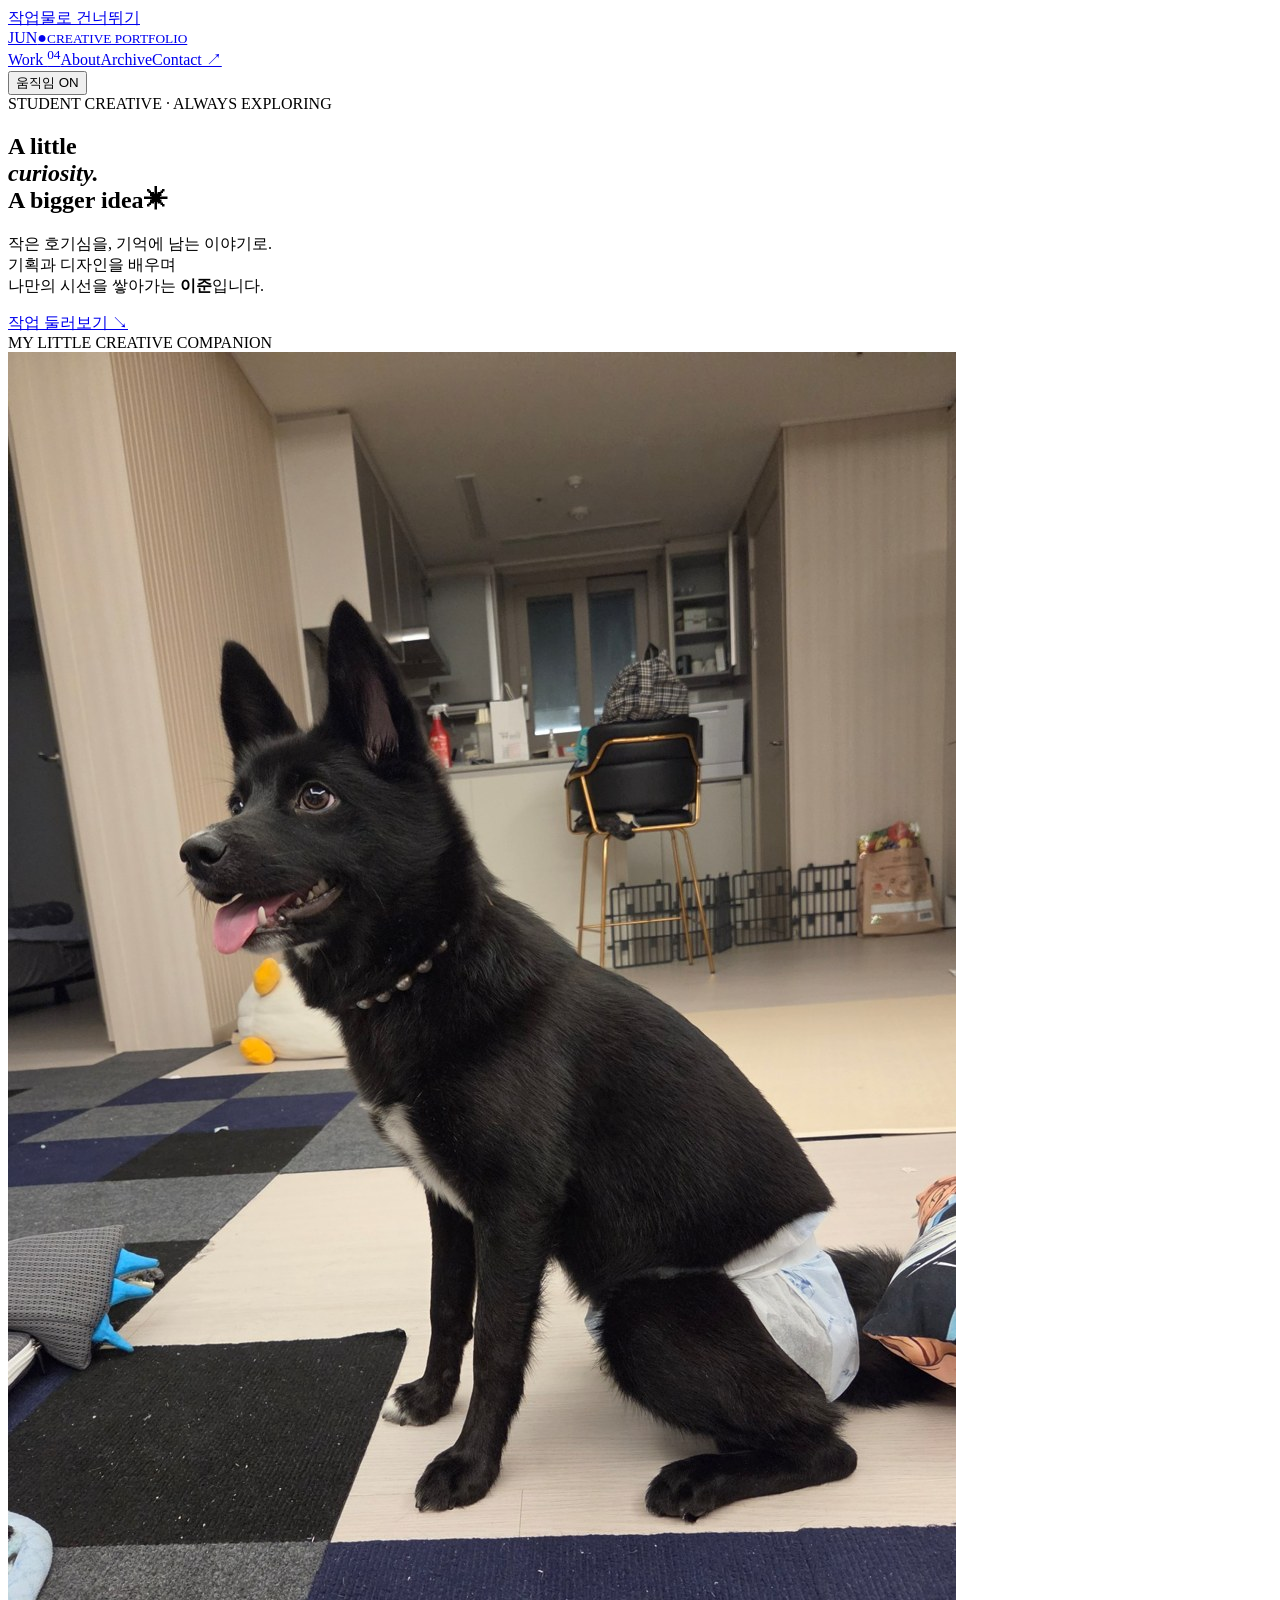
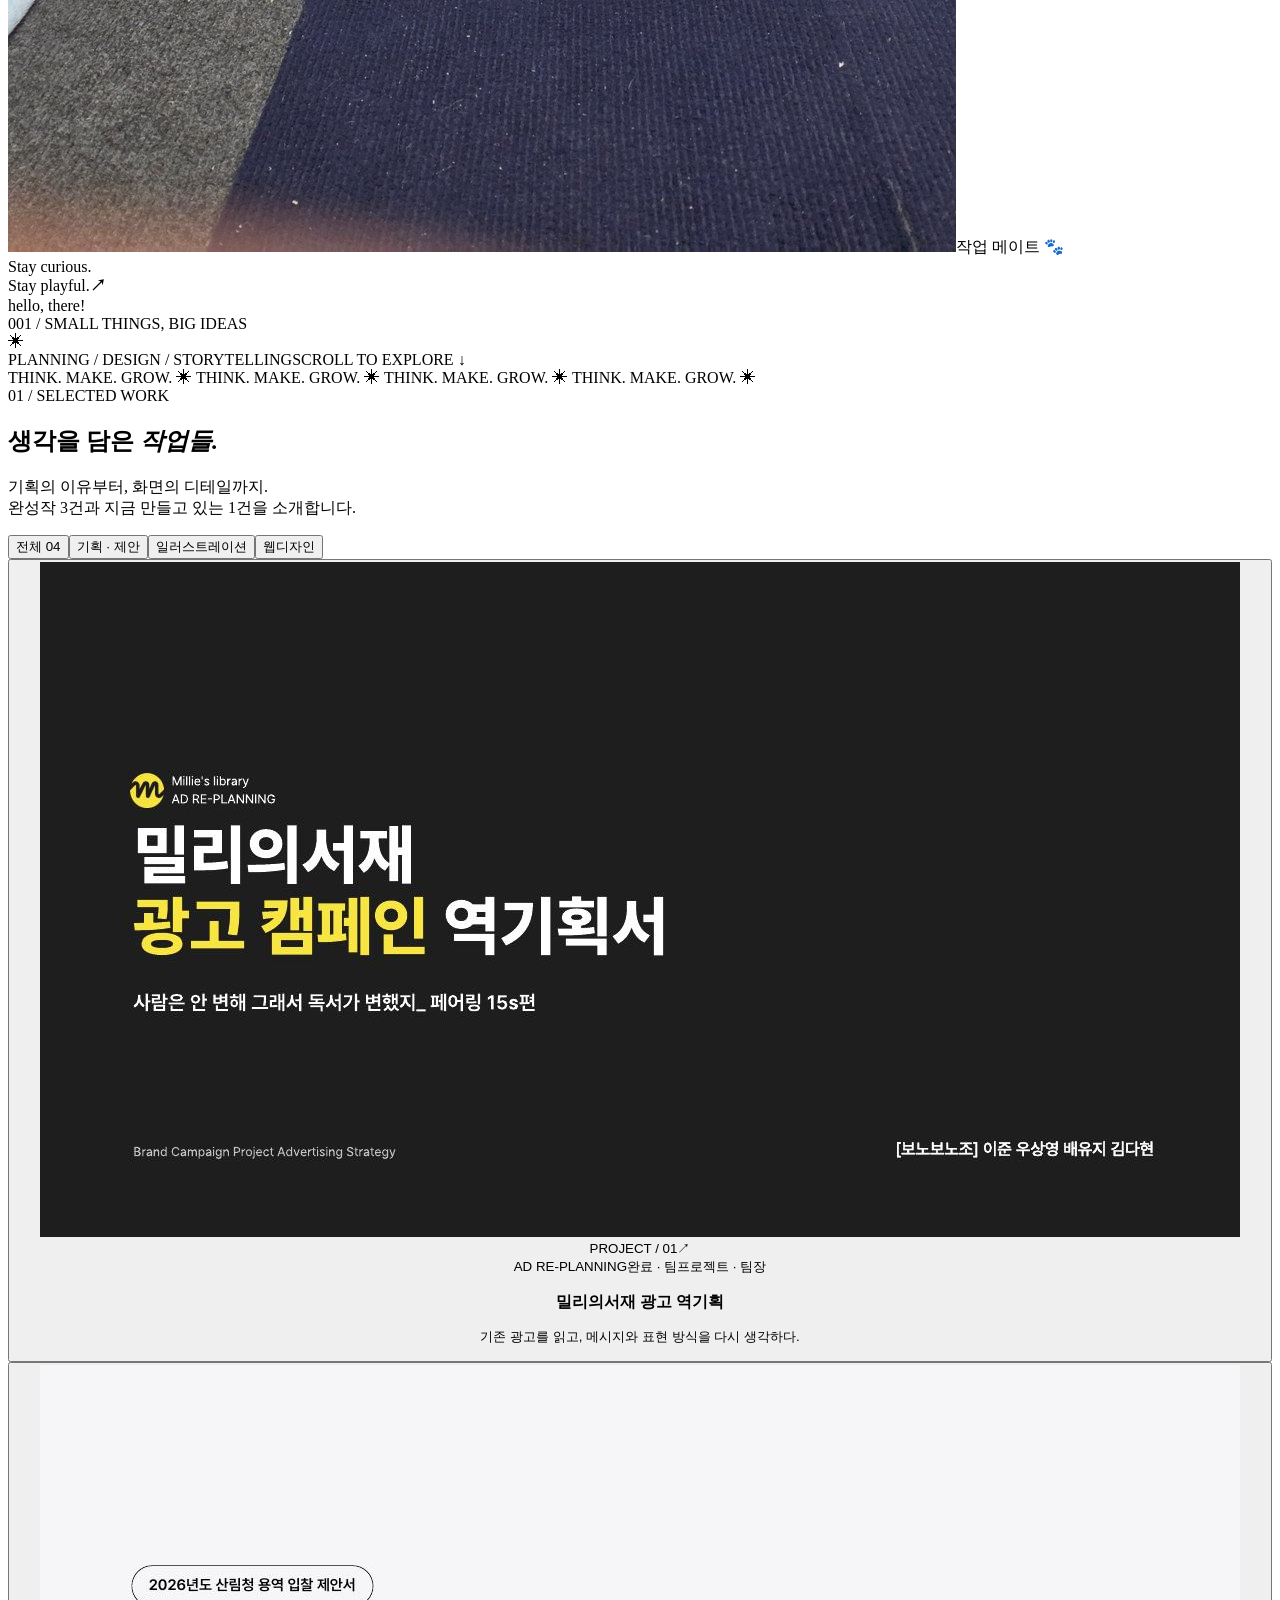
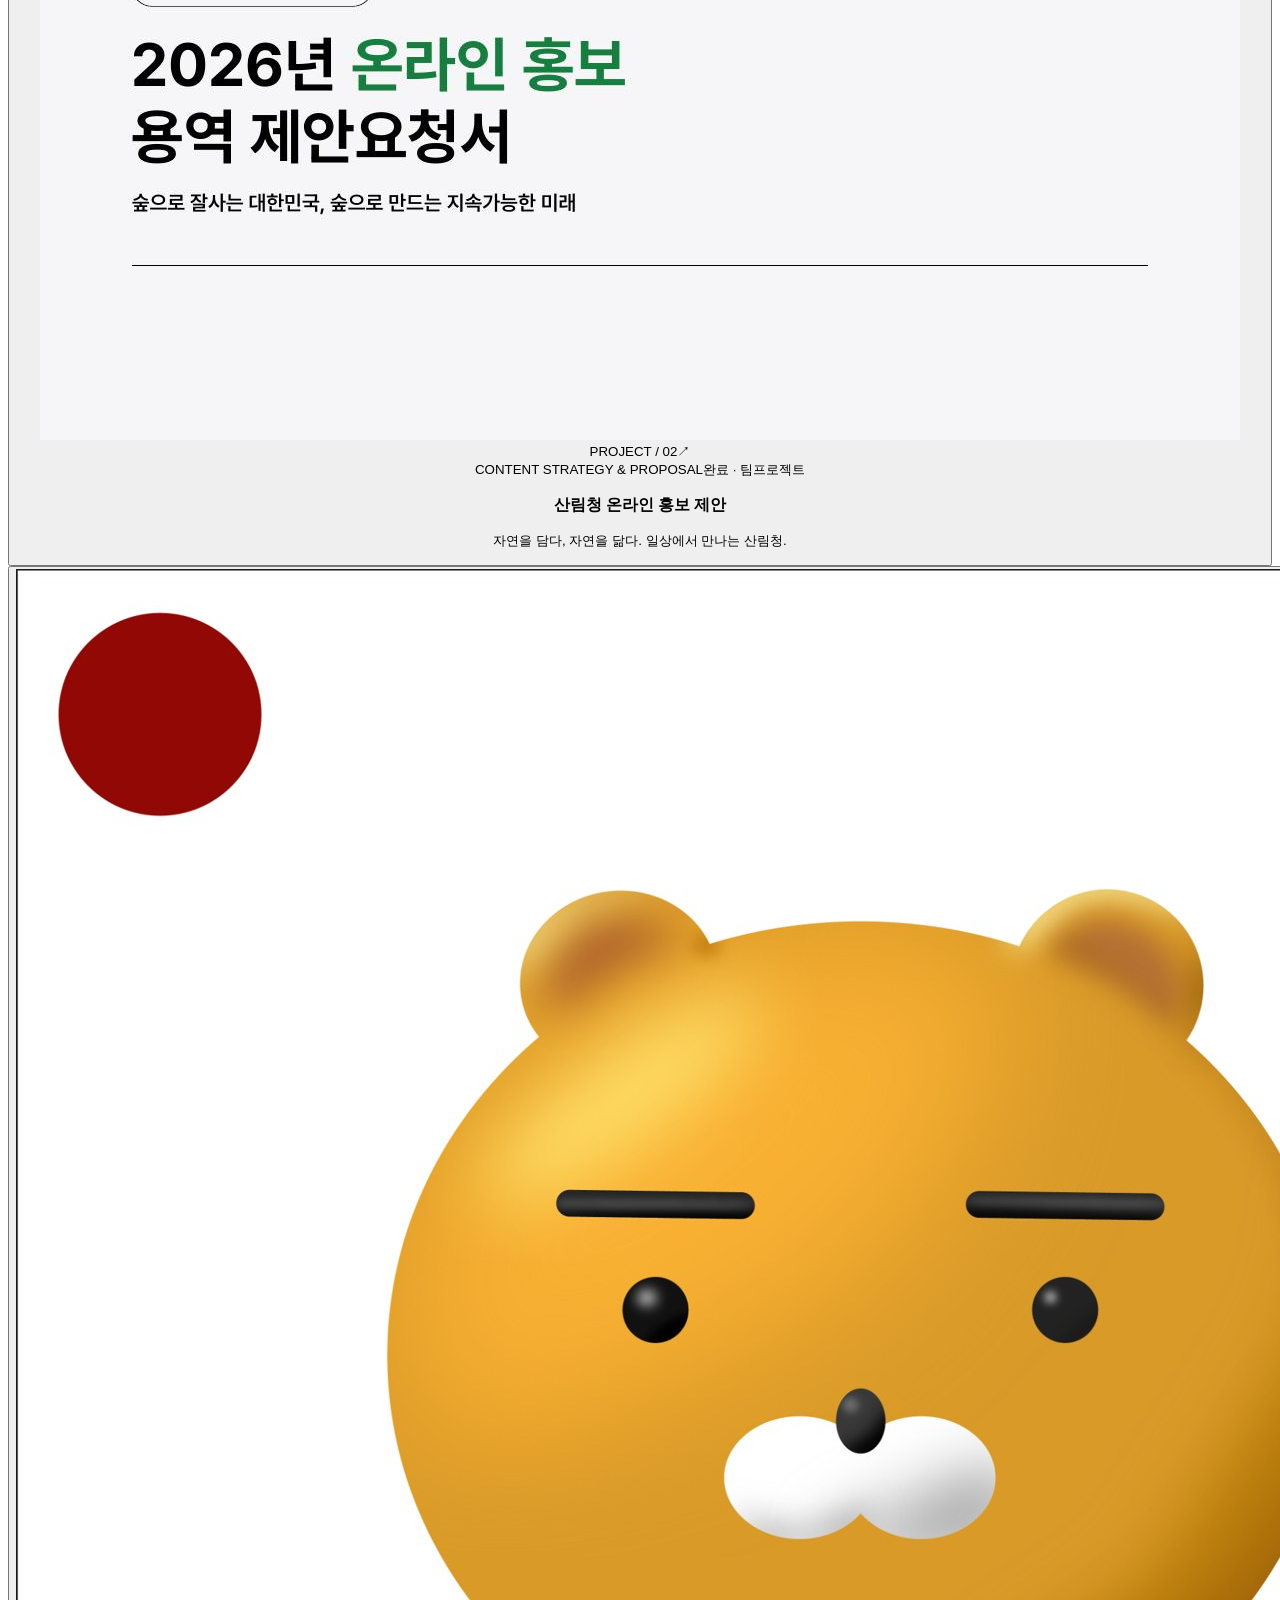
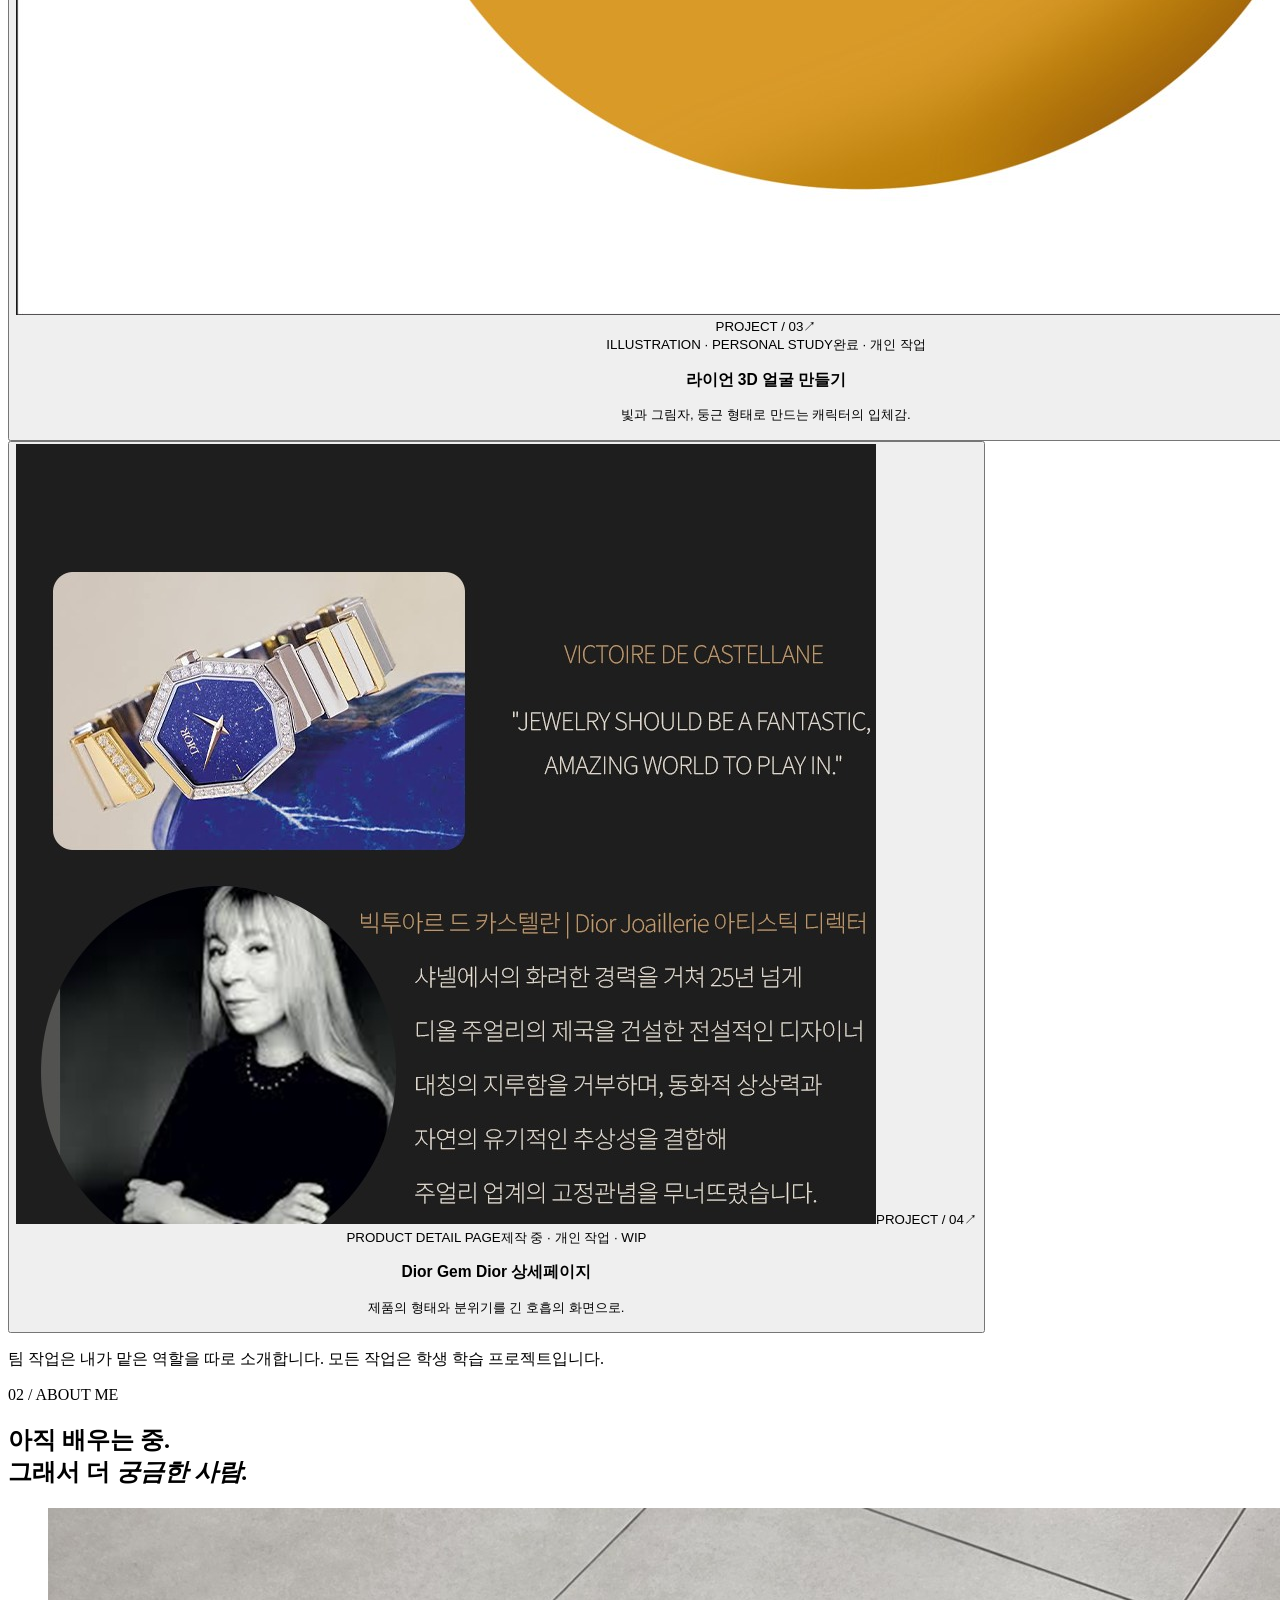
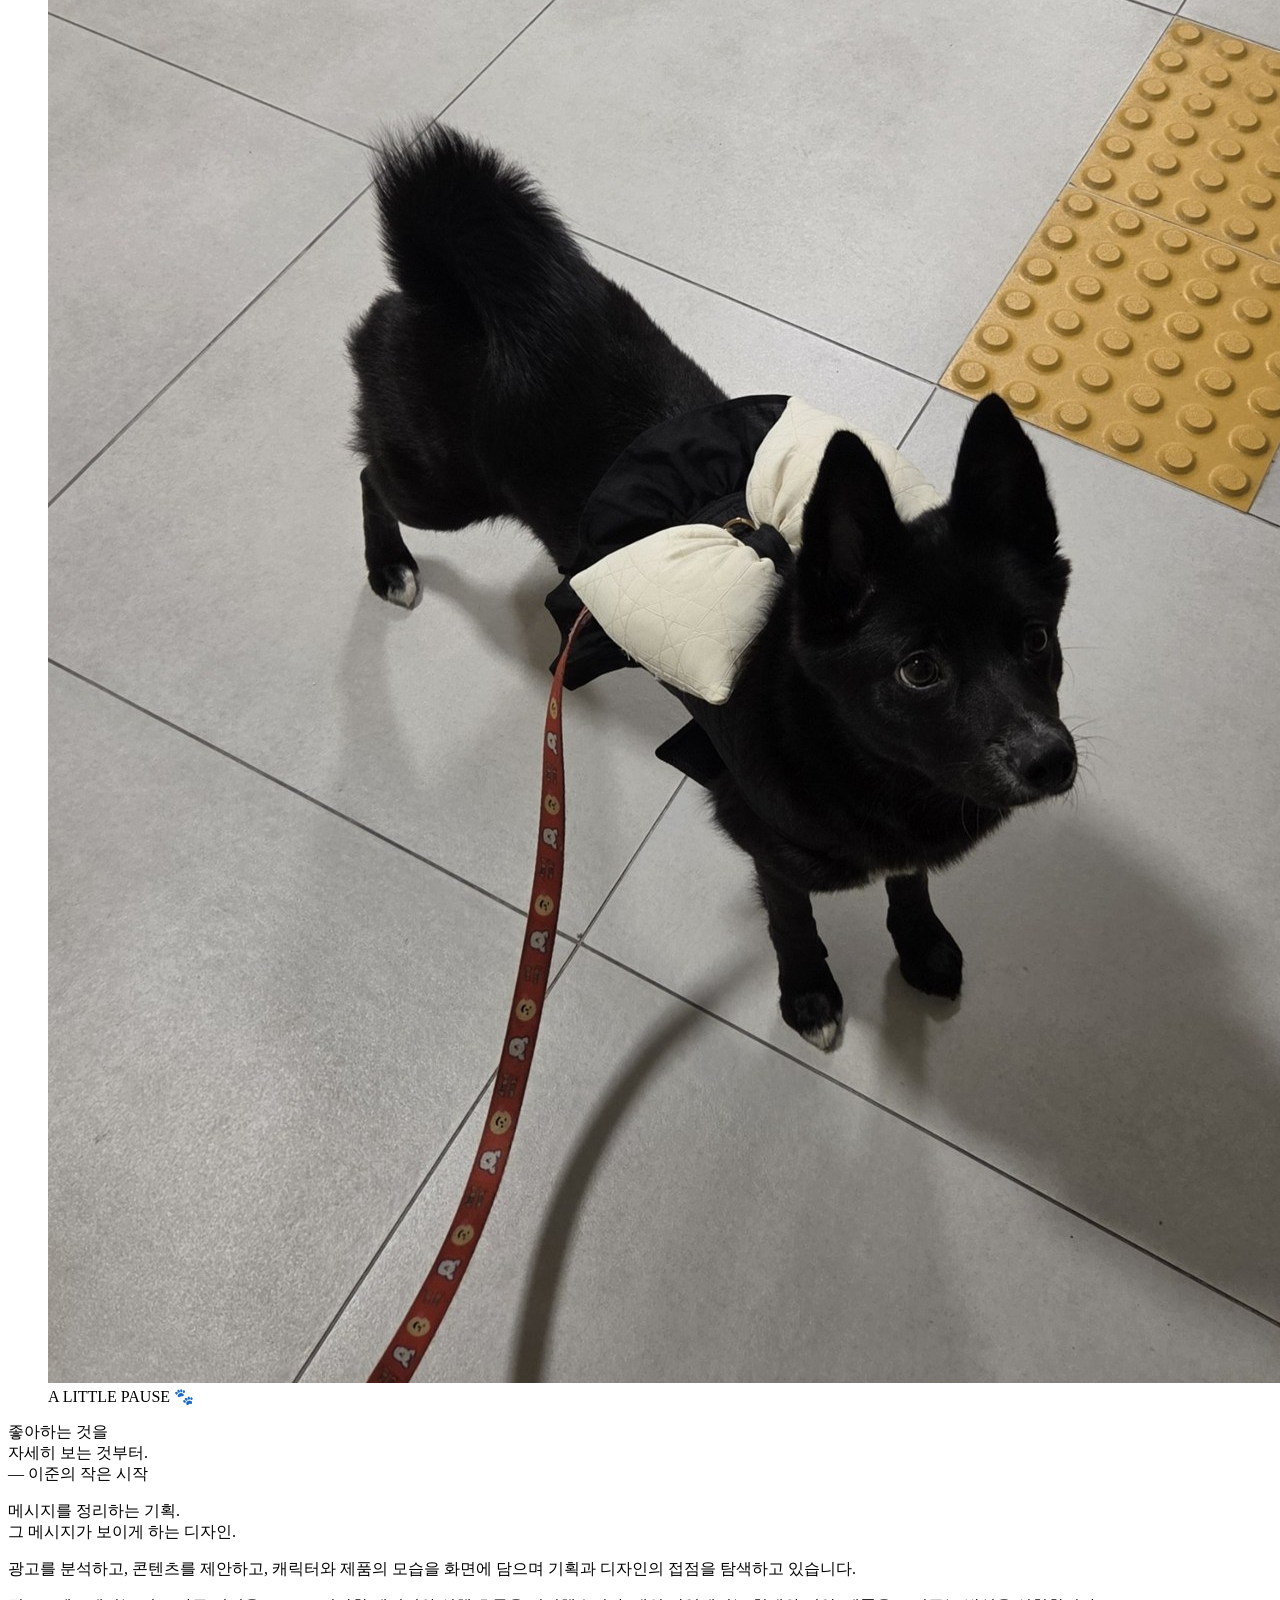
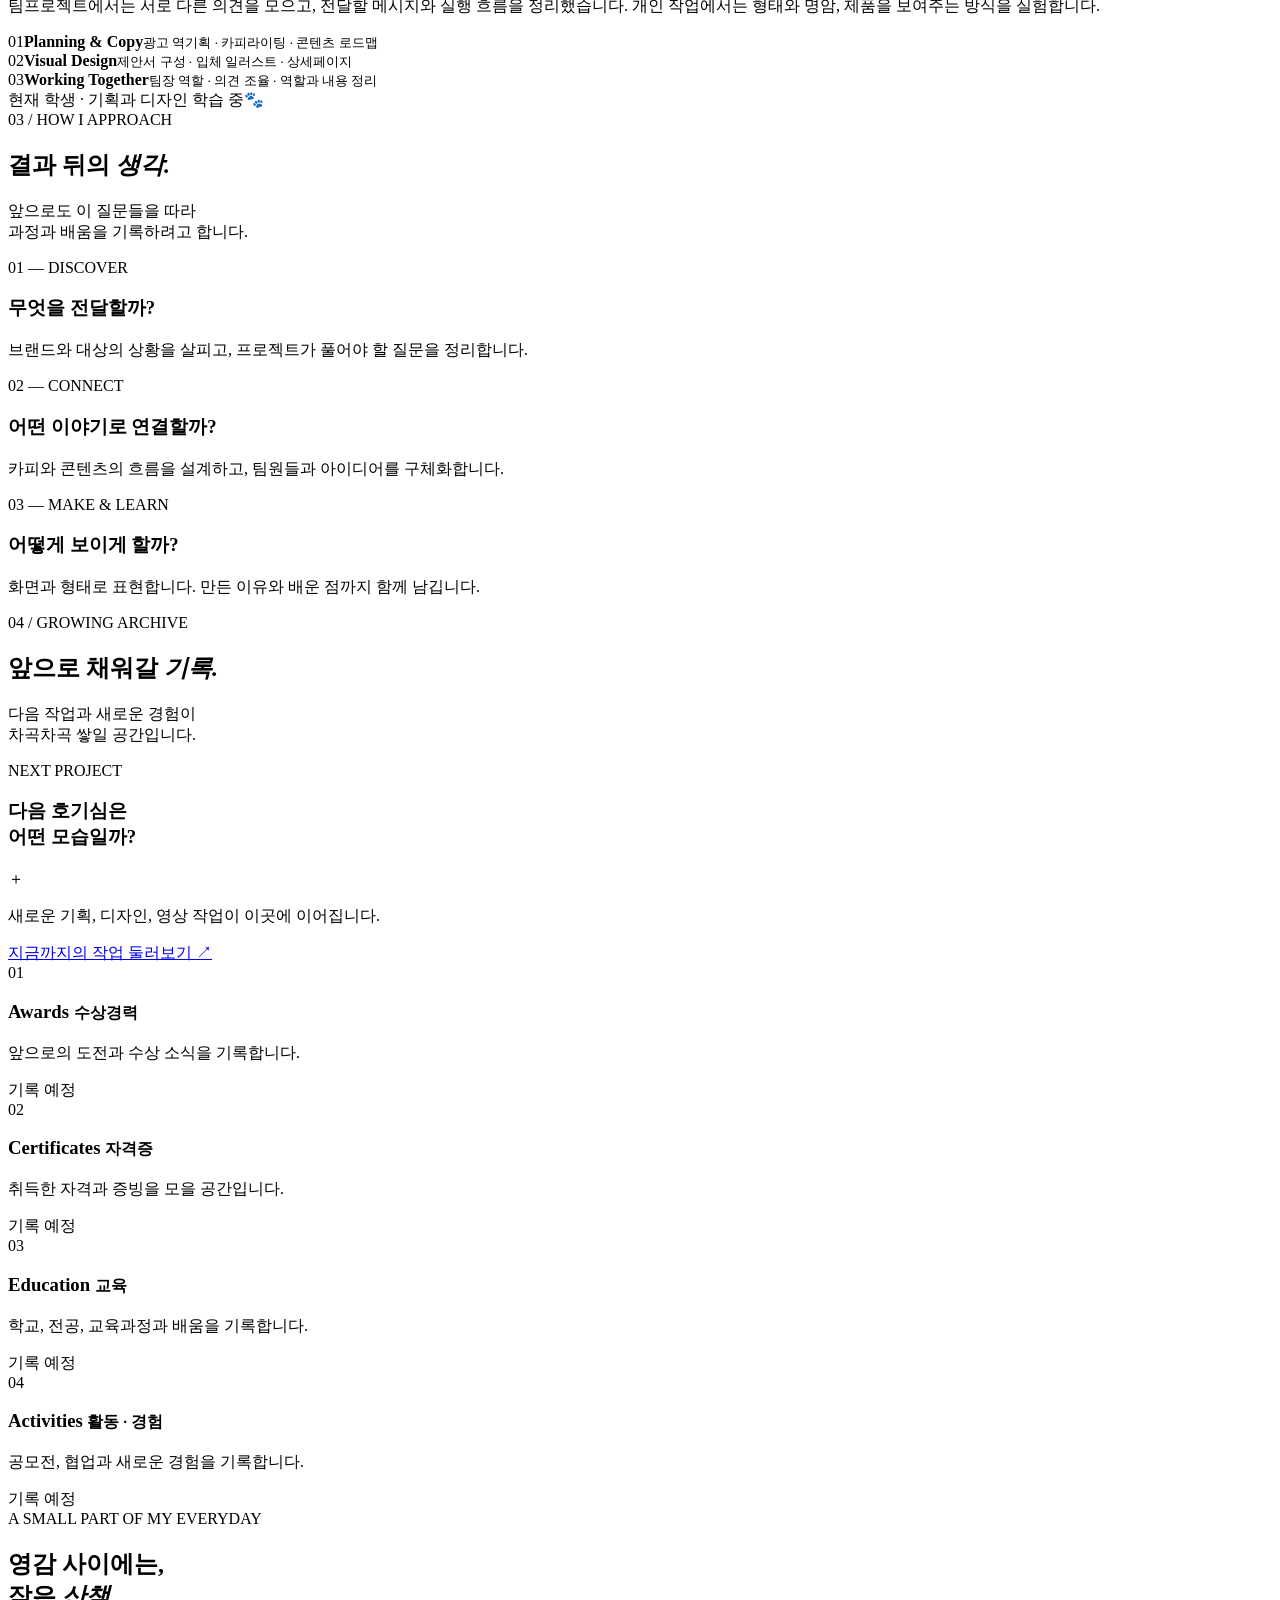
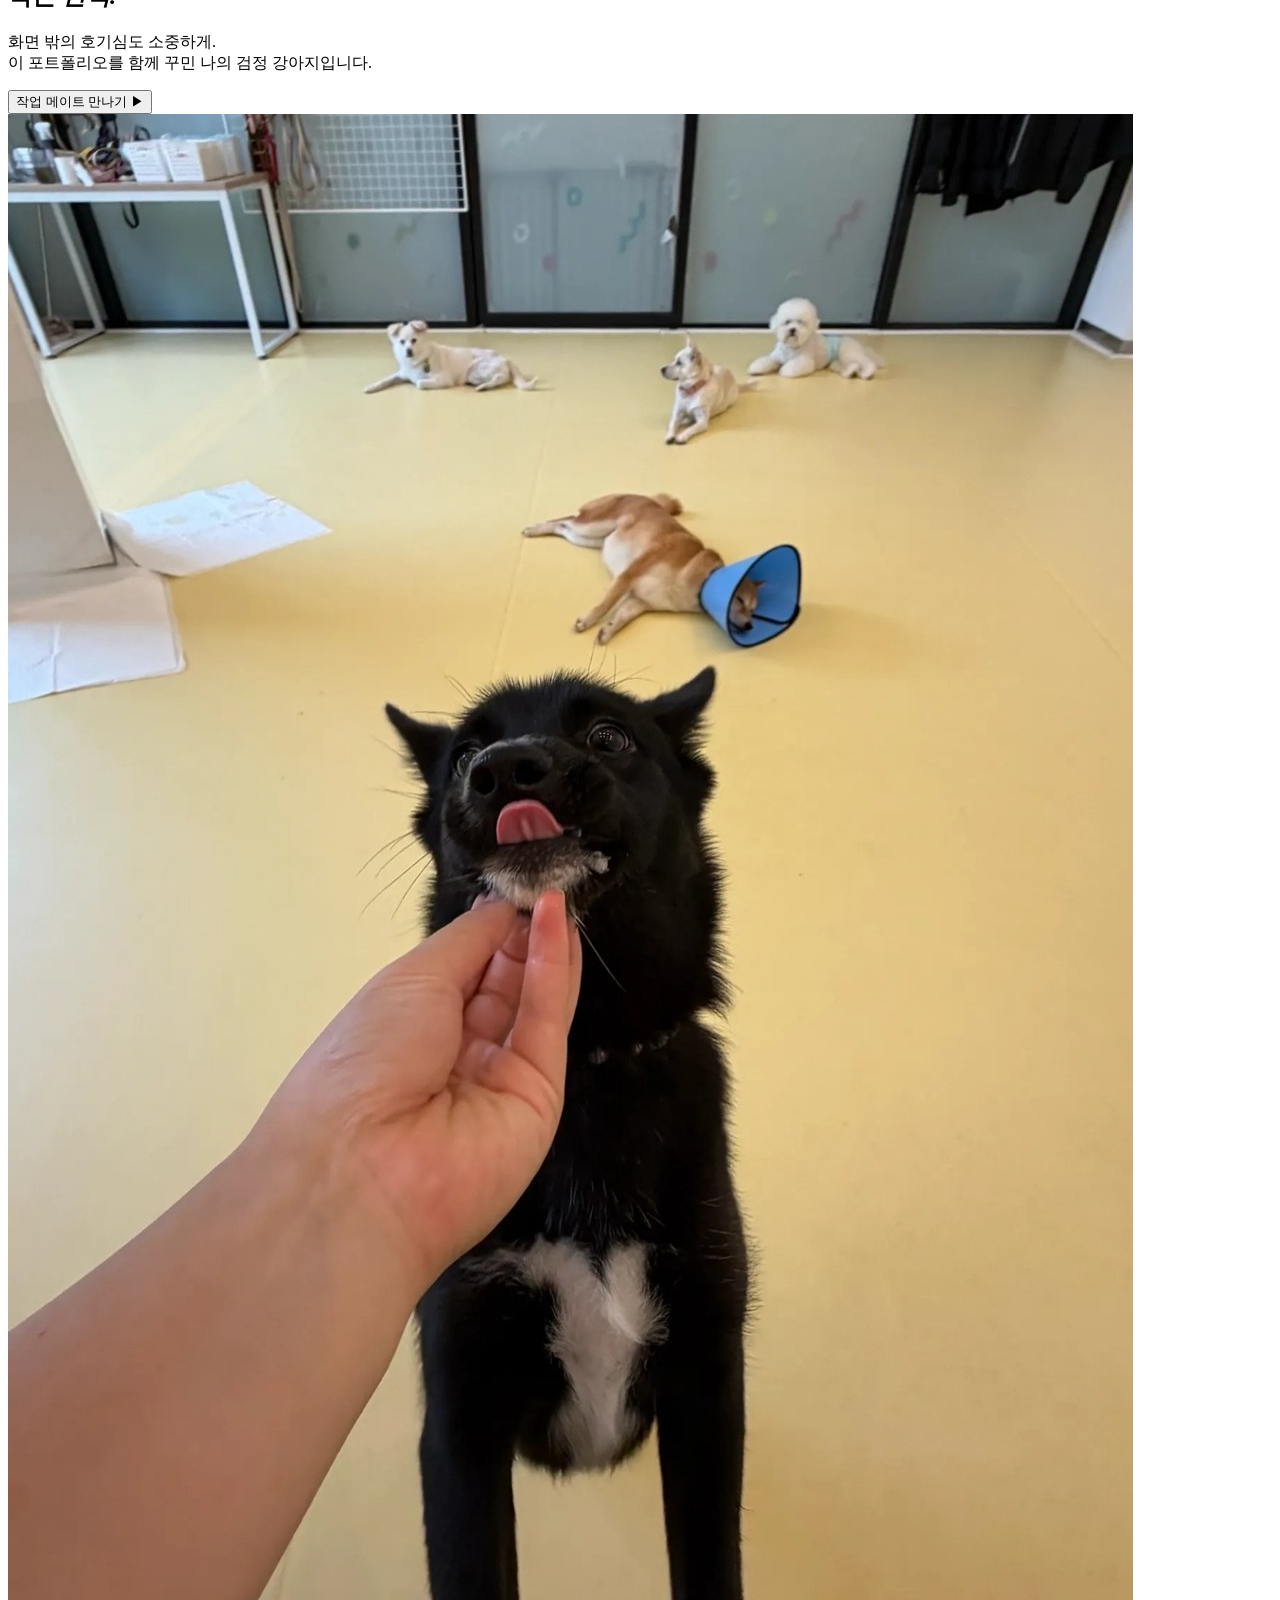
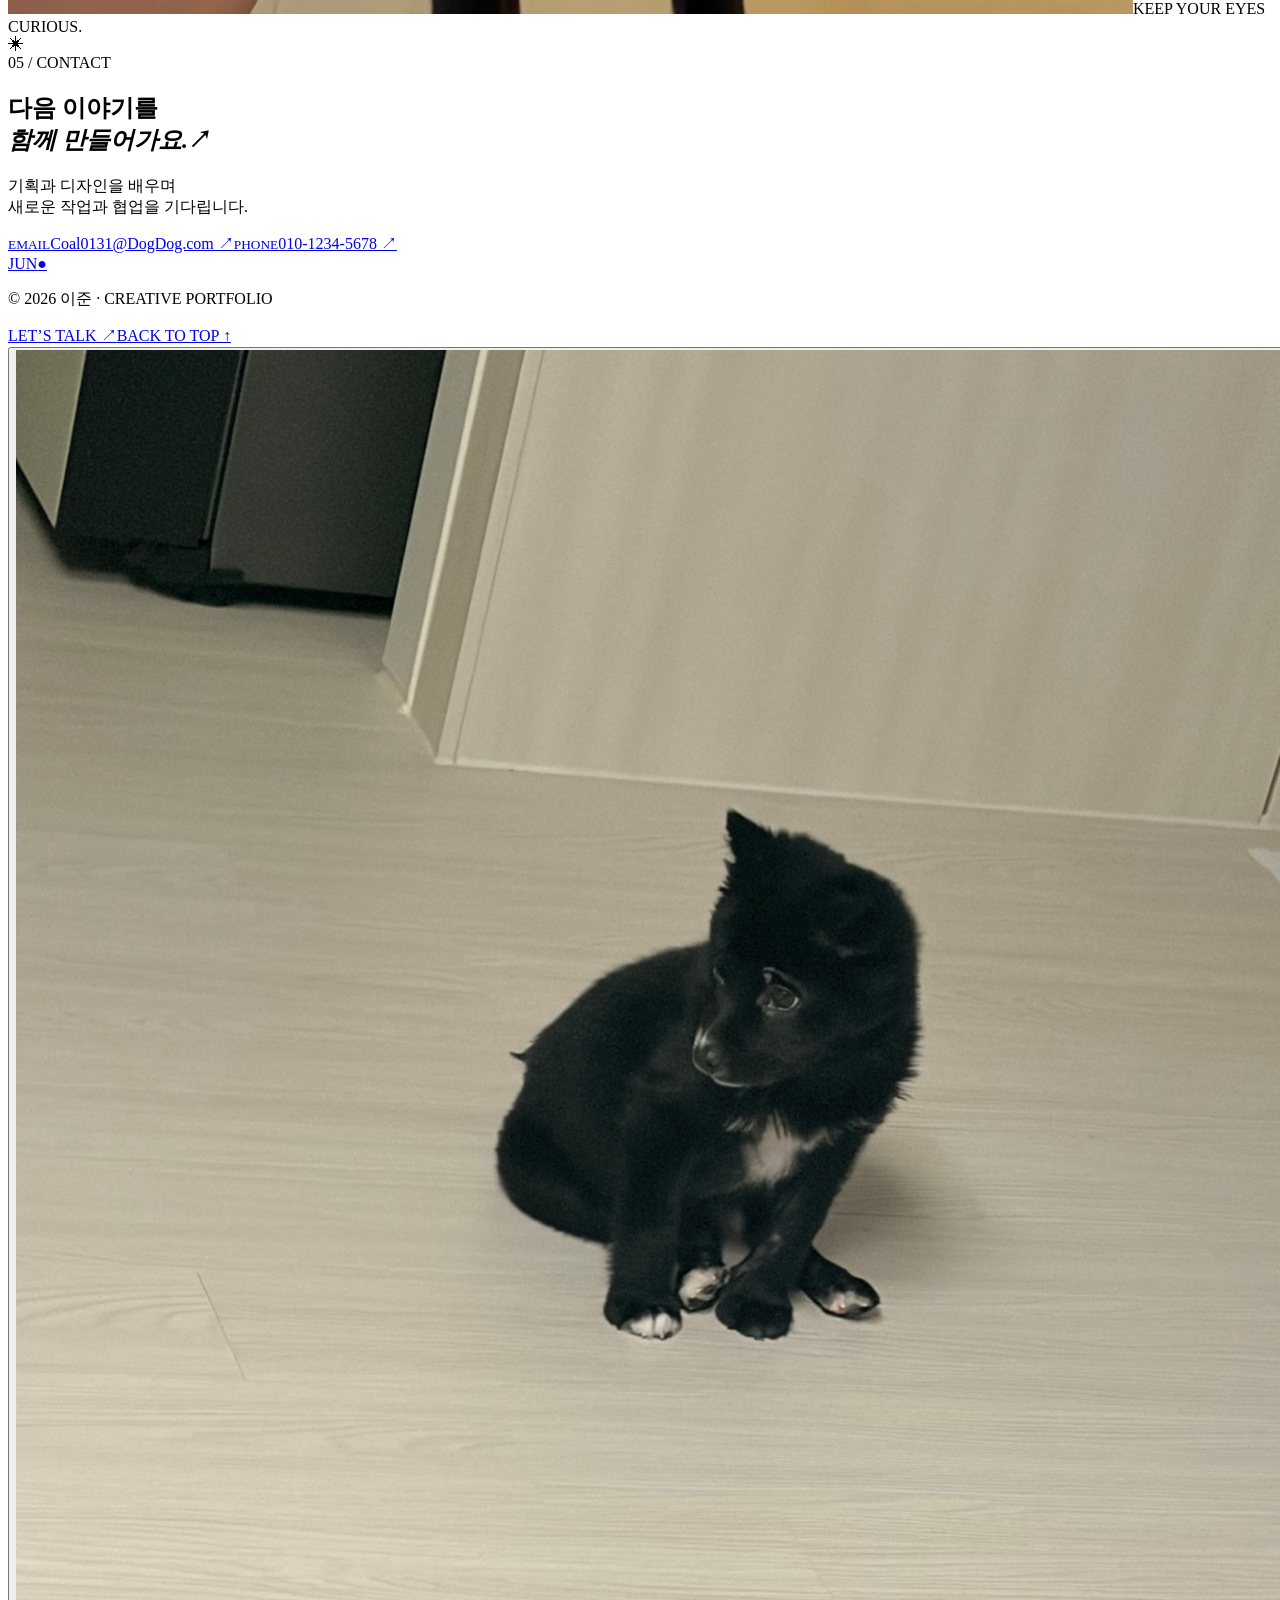
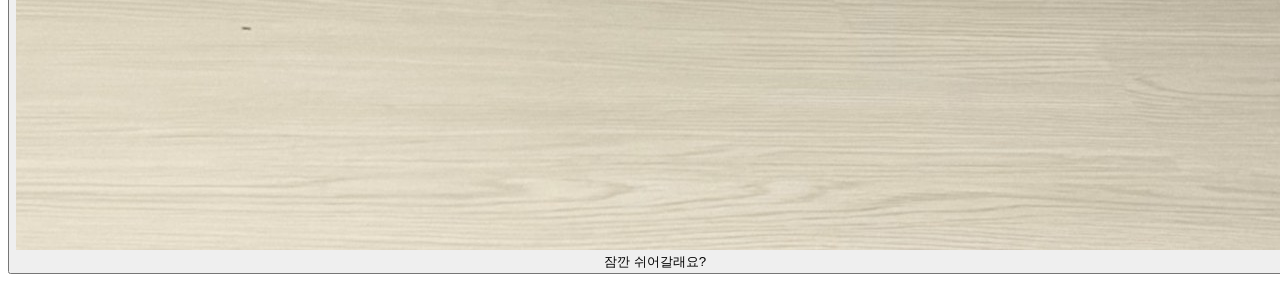
==== index.html @ 0eb3d860 "포트폴리오 생성" ====
<!doctype html>
<html lang="ko">
  <head>
    <meta charset="utf-8" />
    <meta name="viewport" content="width=device-width, initial-scale=1" />
    <meta name="theme-color" content="#f4f3ed" />
    <meta
      name="description"
      content="작은 호기심을 기억에 남는 이야기로. 학생 이준의 광고 역기획, 콘텐츠 제안, 일러스트레이션과 웹디자인 포트폴리오."
    />
    <title>이준 | Creative Portfolio</title>
    <link rel="icon" href="assets/dog-small.jpg" />
    <link rel="stylesheet" href="style.css" />
  </head>
  <body>
    <a class="skip" href="#work">작업물로 건너뛰기</a>
    <header class="header">
      <a class="logo" href="#home" aria-label="이준 포트폴리오 홈"
        >JUN<span class="logo-dot">●</span><small>CREATIVE PORTFOLIO</small></a
      >
      <nav aria-label="주요 메뉴">
        <a href="#work">Work <sup>04</sup></a
        ><a href="#about">About</a><a href="#archive">Archive</a
        ><a href="#contact">Contact ↗</a>
      </nav>
      <button
        class="motion"
        id="motion"
        aria-pressed="false"
        aria-label="배경 움직임 끄기"
      >
        움직임 ON
      </button>
    </header>
    <main>
      <section id="home" class="hero wrap">
        <div class="eyebrow">
          <span class="status-dot"></span> STUDENT CREATIVE · ALWAYS EXPLORING
        </div>
        <div class="hero-main">
          <div class="hero-copy">
            <h1>
              A little<br /><em>curiosity.</em><br />A bigger
              <span class="idea">idea<span class="star">✳</span></span>
            </h1>
            <div class="intro">
              <span class="intro-line"></span>
              <p>
                작은 호기심을, 기억에 남는 이야기로.<br />기획과 디자인을
                배우며<br />나만의 시선을 쌓아가는 <b>이준</b>입니다.
              </p>
            </div>
            <a class="pill dark" href="#work">작업 둘러보기 <span>↘</span></a>
          </div>
          <div class="hero-art">
            <div class="orbit-word">MY LITTLE CREATIVE COMPANION</div>
            <div class="photo-frame">
              <img
                src="assets/dog-hero.jpg"
                alt="뾰족한 귀와 하얀 가슴 무늬를 가진 이준의 검정 강아지"
                fetchpriority="high"
              /><span class="photo-label">작업 메이트 🐾</span>
            </div>
            <div class="sticker">
              <span>Stay curious.<br />Stay playful.</span><b>↗</b>
            </div>
            <span class="scribble">hello, there!</span>
            <div class="art-number">001 / SMALL THINGS, BIG IDEAS</div>
            <span class="hero-spark" aria-hidden="true">✳</span>
          </div>
        </div>
        <div class="hero-bottom">
          <span>PLANNING / DESIGN / STORYTELLING</span
          ><span>SCROLL TO EXPLORE ↓</span>
        </div>
      </section>
      <div class="ticker" aria-hidden="true">
        <div>
          THINK. MAKE. GROW. <span>✳</span> THINK. MAKE. GROW.
          <span>✳</span> THINK. MAKE. GROW. <span>✳</span> THINK. MAKE. GROW.
          <span>✳</span>
        </div>
      </div>
      <section class="work-section wrap" id="work">
        <div class="section-top">
          <div>
            <div class="eyebrow">01 / SELECTED WORK</div>
            <h2>생각을 담은 <em>작업들.</em></h2>
          </div>
          <p>
            기획의 이유부터, 화면의 디테일까지.<br />완성작 3건과 지금 만들고
            있는 1건을 소개합니다.
          </p>
        </div>
        <div class="filters" role="group" aria-label="작업 분야 필터">
          <button data-filter="all" class="active" aria-pressed="true">
            전체 <span>04</span></button
          ><button data-filter="planning" aria-pressed="false">
            기획 · 제안</button
          ><button data-filter="illustration" aria-pressed="false">
            일러스트레이션</button
          ><button data-filter="web" aria-pressed="false">웹디자인</button>
        </div>
        <div class="projects" id="projects"></div>
        <p class="work-note">
          팀 작업은 내가 맡은 역할을 따로 소개합니다. 모든 작업은 학생 학습
          프로젝트입니다.
        </p>
      </section>
      <section class="about-section" id="about">
        <div class="wrap about-grid">
          <div class="about-visual">
            <div class="eyebrow">02 / ABOUT ME</div>
            <h2>아직 배우는 중.<br />그래서 더 <em>궁금한 사람.</em></h2>
            <div class="little-photos">
              <figure class="ribbon-photo">
                <img
                  src="assets/dog-ribbon.jpg"
                  loading="lazy"
                  alt="큰 흰 리본을 단 검정 강아지"
                />
                <figcaption>A LITTLE PAUSE 🐾</figcaption>
              </figure>
              <div class="note-paper">
                좋아하는 것을<br />자세히 보는 것부터.<br /><span
                  >— 이준의 작은 시작</span
                >
              </div>
            </div>
          </div>
          <div class="about-copy">
            <p class="about-lead">
              메시지를 정리하는 기획.<br />그 메시지가 보이게 하는 디자인.
            </p>
            <p>
              광고를 분석하고, 콘텐츠를 제안하고, 캐릭터와 제품의 모습을 화면에
              담으며 기획과 디자인의 접점을 탐색하고 있습니다.
            </p>
            <p>
              팀프로젝트에서는 서로 다른 의견을 모으고, 전달할 메시지와 실행
              흐름을 정리했습니다. 개인 작업에서는 형태와 명암, 제품을 보여주는
              방식을 실험합니다.
            </p>
            <div class="abilities">
              <div>
                <span>01</span><strong>Planning & Copy</strong
                ><small>광고 역기획 · 카피라이팅 · 콘텐츠 로드맵</small>
              </div>
              <div>
                <span>02</span><strong>Visual Design</strong
                ><small>제안서 구성 · 입체 일러스트 · 상세페이지</small>
              </div>
              <div>
                <span>03</span><strong>Working Together</strong
                ><small>팀장 역할 · 의견 조율 · 역할과 내용 정리</small>
              </div>
            </div>
            <div class="about-footer">
              <span>현재 학생 · 기획과 디자인 학습 중</span
              ><span class="tiny-dog">🐾</span>
            </div>
          </div>
        </div>
      </section>
      <section class="process-section wrap">
        <div class="section-top">
          <div>
            <div class="eyebrow">03 / HOW I APPROACH</div>
            <h2>결과 뒤의 <em>생각.</em></h2>
          </div>
          <p>앞으로도 이 질문들을 따라<br />과정과 배움을 기록하려고 합니다.</p>
        </div>
        <div class="process-grid">
          <article>
            <span>01 — DISCOVER</span>
            <h3>무엇을 전달할까?</h3>
            <p>
              브랜드와 대상의 상황을 살피고, 프로젝트가 풀어야 할 질문을
              정리합니다.
            </p>
          </article>
          <article>
            <span>02 — CONNECT</span>
            <h3>어떤 이야기로 연결할까?</h3>
            <p>
              카피와 콘텐츠의 흐름을 설계하고, 팀원들과 아이디어를 구체화합니다.
            </p>
          </article>
          <article>
            <span>03 — MAKE & LEARN</span>
            <h3>어떻게 보이게 할까?</h3>
            <p>
              화면과 형태로 표현합니다. 만든 이유와 배운 점까지 함께 남깁니다.
            </p>
          </article>
        </div>
      </section>
      <section id="archive" class="archive-section wrap">
        <div class="section-top">
          <div>
            <div class="eyebrow">04 / GROWING ARCHIVE</div>
            <h2>앞으로 채워갈 <em>기록.</em></h2>
          </div>
          <p>다음 작업과 새로운 경험이<br />차곡차곡 쌓일 공간입니다.</p>
        </div>
        <div class="archive-grid">
          <article class="next-work">
            <span class="eyebrow">NEXT PROJECT</span>
            <h3>다음 호기심은<br />어떤 모습일까?</h3>
            <div class="dashed-art" aria-hidden="true">＋</div>
            <p>새로운 기획, 디자인, 영상 작업이 이곳에 이어집니다.</p>
            <a class="text-link" href="#work">지금까지의 작업 둘러보기 ↗</a>
          </article>
          <div class="record-list">
            <article>
              <span>01</span>
              <div>
                <h3>Awards <small>수상경력</small></h3>
                <p>앞으로의 도전과 수상 소식을 기록합니다.</p>
              </div>
              <span class="record-state">기록 예정</span>
            </article>
            <article>
              <span>02</span>
              <div>
                <h3>Certificates <small>자격증</small></h3>
                <p>취득한 자격과 증빙을 모을 공간입니다.</p>
              </div>
              <span class="record-state">기록 예정</span>
            </article>
            <article>
              <span>03</span>
              <div>
                <h3>Education <small>교육</small></h3>
                <p>학교, 전공, 교육과정과 배움을 기록합니다.</p>
              </div>
              <span class="record-state">기록 예정</span>
            </article>
            <article>
              <span>04</span>
              <div>
                <h3>Activities <small>활동 · 경험</small></h3>
                <p>공모전, 협업과 새로운 경험을 기록합니다.</p>
              </div>
              <span class="record-state">기록 예정</span>
            </article>
          </div>
        </div>
      </section>
      <section class="mate-section">
        <div class="wrap mate-grid">
          <div>
            <div class="eyebrow">A SMALL PART OF MY EVERYDAY</div>
            <h2>영감 사이에는,<br />작은 <em>산책.</em></h2>
            <p>
              화면 밖의 호기심도 소중하게.<br />이 포트폴리오를 함께 꾸민 나의
              검정 강아지입니다.
            </p>
            <button class="pill light" id="dog-gallery">
              작업 메이트 만나기 <span>▶</span>
            </button>
          </div>
          <div class="mate-photo">
            <img
              src="assets/dog-fun.jpg"
              alt="앞발을 들고 간식을 먹는 검정 강아지"
              loading="lazy"
            /><span>KEEP YOUR EYES CURIOUS.</span>
          </div>
        </div>
        <span class="mate-paw" aria-hidden="true">✳</span>
      </section>
      <section id="contact" class="contact-section wrap">
        <div class="eyebrow">05 / CONTACT</div>
        <h2>다음 이야기를<br /><em>함께 만들어가요.</em><span>↗</span></h2>
        <div class="contact-row">
          <p>기획과 디자인을 배우며<br />새로운 작업과 협업을 기다립니다.</p>
          <div class="contact-card">
            <a class="contact-item" href="mailto:Coal0131@DogDog.com"
              ><small>EMAIL</small><span>Coal0131@DogDog.com ↗</span></a
            ><a class="contact-item" href="tel:01012345678"
              ><small>PHONE</small><span>010-1234-5678 ↗</span></a
            >
          </div>
        </div>
      </section>
    </main>
    <footer class="wrap">
      <a class="logo" href="#home">JUN<span class="logo-dot">●</span></a>
      <p>© 2026 이준 · CREATIVE PORTFOLIO</p>
      <a href="mailto:Coal0131@DogDog.com">LET’S TALK ↗</a
      ><a href="#home">BACK TO TOP ↑</a>
    </footer>
    <button class="dog-widget" id="dog-widget" aria-label="강아지 영상 보기">
      <img src="assets/dog-small.jpg" alt="" /><span>잠깐 쉬어갈래요?</span>
    </button>
    <dialog id="detail" aria-labelledby="detail-title">
      <button class="close-dialog" aria-label="상세 화면 닫기">닫기 ×</button>
      <div id="detail-content"></div>
    </dialog>
    <script defer src="app.js"></script>
  </body>
</html>
---- style.css ----
/* Layout, colors, responsive styles and motion */
@import url('https://fonts.googleapis.com/css2?family=DM+Sans:wght@400;
500;
600;
700&family=Noto+Sans+KR:wght@400;
500;
600;
700;
800;
900&display=swap');

:root{
  --paper:#f4f3ed;
  --ink:#242522;
  --lime:#d0f35a;
  --line:#d4d5cc;
  --muted:#6e7065;
  --serif:Georgia,serif
}
*{
  box-sizing:border-box
}
html{
  scroll-behavior:smooth;
  scroll-padding-top:100px
}
body{
  margin:0;
  background:var(--paper);
  color:var(--ink);
  font-family:'DM Sans','Noto Sans KR',sans-serif;
  -webkit-font-smoothing:antialiased
}
a{
  color:inherit;
  text-decoration:none
}
button{
  font:inherit;
  color:inherit;
  cursor:pointer
}
img{
  display:block;
  max-width:100%
}
button,a{
  touch-action:manipulation
}
button:focus-visible,a:focus-visible{
  outline:3px solid #659e00;
  outline-offset:5px
}
::selection{
  background:var(--lime);
  color:var(--ink)
}
.wrap{
  max-width:1336px;
  margin:auto;
  padding-left:54px;
  padding-right:54px
}
.skip{
  position:fixed;
  top:-100px;
  left:20px;
  z-index:20;
  background:var(--ink);
  color:white;
  padding:16px
}
.skip:focus{
  top:10px
}
.header{
  height:100px;
  display:flex;
  align-items:center;
  gap:35px;
  padding:0 54px;
  max-width:1450px;
  margin:auto;
  border-bottom:1px solid var(--line)
}
.logo{
  font-size:31px;
  font-weight:800;
  letter-spacing:-2px;
  display:flex;
  align-items:center;
  gap:4px
}
.logo-dot{
  font-size:18px;
  color:#90ad30
}
.logo small{
  font-size:9px;
  line-height:1.4;
  letter-spacing:1px;
  width:100px;
  font-weight:600;
  margin-left:14px
}
.header nav{
  display:flex;
  gap:33px;
  margin-left:auto;
  font-size:13px
}
.header nav a{
  padding:12px 0
}
.header nav a:hover{
  box-shadow:0 2px var(--ink)
}
sup{
  font-size:9px;
  color:var(--muted)
}
.motion{
  font-size:10px;
  border:1px solid var(--line);
  background:transparent;
  border-radius:20px;
  padding:9px 12px;
  color:var(--muted)
}
.hero{
  padding-top:44px
}
.eyebrow{
  font-size:11px;
  letter-spacing:1.7px;
  line-height:1.6;
  font-weight:600;
  display:flex;
  align-items:center;
  gap:9px
}
.status-dot{
  display:inline-block;
  width:7px;
  height:7px;
  border-radius:50%;
  background:#7ca13b
}
.hero-main{
  display:grid;
  grid-template-columns:1.15fr 1fr;
  gap:30px;
  padding-top:35px;
  align-items:center
}
.hero h1{
  font-size:clamp(70px,7.8vw,110px);
  line-height:.96;
  font-weight:600;
  letter-spacing:-6px;
  margin:0
}
.hero h1 em{
  font-family:var(--serif);
  font-weight:400;
  letter-spacing:-4px
}
.idea{
  position:relative
}
.star{
  font-size:80px;
  display:inline-block;
  color:#8d9c54;
  margin-left:13px;
  vertical-align:top
}
.intro{
  display:flex;
  gap:20px;
  margin:31px 0 25px
}
.intro-line{
  height:1px;
  width:38px;
  background:var(--ink);
  margin-top:13px;
  flex-shrink:0
}
.intro p{
  margin:0;
  font-size:14px;
  line-height:1.9;
  color:#575b51
}
.intro b{
  color:var(--ink)
}
.pill{
  border:1px solid transparent;
  display:inline-flex;
  align-items:center;
  gap:30px;
  padding:16px 23px;
  border-radius:35px;
  font-size:13px;
  font-weight:500;
  transition:transform .2s
}
.pill:hover{
  transform:translateY(-3px)
}
.pill span{
  font-size:20px
}
.dark{
  background:var(--ink);
  color:var(--paper)
}
.light{
  background:var(--lime);
  color:var(--ink)
}
.hero-art{
  position:relative;
  min-height:530px;
  background-image:linear-gradient(#dde0d3 1px,transparent 1px),linear-gradient(90deg,#dde0d3 1px,transparent 1px);
  background-size:37px 37px;
  border-radius:50% 50% 7px 7px
}
.photo-frame{
  position:absolute;
  inset:40px 38px 42px;
  background:#e9ebdf;
  border:10px solid #e9ebdf;
  border-bottom-width:43px;
  border-radius:200px 200px 5px 5px;
  overflow:hidden;
  transform:rotate(5deg);
  box-shadow:0 14px 40px #22222214;
  animation:bob 7s ease-in-out infinite
}
.photo-frame img{
  width:100%;
  height:100%;
  object-fit:cover;
  object-position:45% 48%;
  filter:saturate(.65)
}
.photo-label{
  position:absolute;
  bottom:-32px;
  left:18px;
  font-size:11px;
  letter-spacing:1px
}
.photo-frame{
  overflow:visible
}
.photo-frame img{
  border-radius:180px 180px 0 0
}
.sticker{
  position:absolute;
  bottom:18px;
  right:-3px;
  padding:24px;
  background:var(--lime);
  border-radius:50%;
  width:145px;
  height:145px;
  transform:rotate(-12deg);
  display:flex;
  flex-direction:column;
  justify-content:center;
  align-items:center;
  font-size:16px;
  line-height:1.2;
  font-family:var(--serif);
  font-style:italic;
  text-align:center;
  box-shadow:0 5px 20px #2222220a
}
.sticker b{
  font-family:sans-serif;
  font-size:35px;
  font-weight:400
}
.orbit-word{
  position:absolute;
  right:0;
  top:2px;
  font-size:10px;
  letter-spacing:1.5px;
  transform:rotate(5deg);
  background:var(--paper);
  padding:10px
}
.scribble{
  position:absolute;
  left:0;
  top:60px;
  font-family:var(--serif);
  font-style:italic;
  transform:rotate(-16deg);
  font-size:24px
}
.art-number{
  position:absolute;
  bottom:6px;
  left:30px;
  font-size:9px;
  letter-spacing:1px
}
.hero-spark{
  position:absolute;
  left:-25px;
  bottom:90px;
  font-size:67px
}
.hero-bottom{
  border-top:1px solid var(--line);
  display:flex;
  justify-content:space-between;
  margin-top:56px;
  padding:23px 0;
  font-size:10px;
  letter-spacing:1.5px;
  color:#5e6356
}
.ticker{
  background:var(--lime);
  overflow:hidden;
  padding:20px 0;
  border-top:1px solid #2222;
  border-bottom:1px solid #2222
}
.ticker div{
  font-size:31px;
  letter-spacing:1px;
  font-weight:500;
  white-space:nowrap;
  animation:marquee 30s linear infinite;
  width:max-content
}
.ticker span{
  margin:0 38px
}
.section-top{
  display:flex;
  justify-content:space-between;
  align-items:flex-end;
  gap:32px;
  margin-bottom:33px
}
h2{
  font-size:43px;
  letter-spacing:-2.3px;
  line-height:1.35;
  margin:18px 0 0;
  font-weight:600
}
h2 em{
  font-family:var(--serif),'Noto Sans KR',sans-serif;
  font-style:normal;
  font-weight:400
}
.section-top>p{
  font-size:13px;
  line-height:1.9;
  color:var(--muted);
  margin:0
}
.work-section{
  padding-top:100px;
  padding-bottom:95px
}
.filters{
  display:flex;
  gap:8px;
  flex-wrap:wrap;
  margin:30px 0
}
.filters button{
  border:1px solid var(--line);
  border-radius:24px;
  padding:10px 19px;
  background:transparent;
  font-size:12px
}
.filters button.active{
  background:var(--ink);
  border-color:var(--ink);
  color:var(--paper)
}
.filters span{
  margin-left:8px;
  font-size:10px;
  color:#ccc
}
.projects{
  display:grid;
  grid-template-columns:repeat(2,1fr);
  gap:42px 26px
}
.project{
  border:0;
  background:none;
  padding:0;
  text-align:left;
  min-width:0
}
.project-art{
  height:335px;
  position:relative;
  overflow:hidden;
  border-radius:4px;
  background:#e8e8e2
}
.project-art img{
  width:100%;
  height:100%;
  object-fit:contain;
  transition:transform .65s
}
.project:hover .project-art img{
  transform:scale(1.045)
}
.project .millie{
  background:#202020
}
.project .forest{
  background:#ebeee9
}
.project .ryan{
  background:#edd6b3;
  padding:25px 0
}
.project .ryan img{
  mix-blend-mode:multiply;
  object-fit:contain
}
.project .dior{
  background:#222
}
.project .dior img{
  object-fit:cover;
  object-position:50% 52%
}
.project-num{
  position:absolute;
  left:17px;
  top:15px;
  color:white;
  mix-blend-mode:difference;
  font-size:11px;
  letter-spacing:1px
}
.project-open{
  position:absolute;
  right:18px;
  bottom:18px;
  width:43px;
  height:43px;
  border-radius:50%;
  background:var(--paper);
  display:grid;
  place-items:center;
  font-size:23px;
  transition:background .2s
}
.project:hover .project-open{
  background:var(--lime)
}
.project-meta{
  display:flex;
  justify-content:space-between;
  align-items:center;
  padding-top:18px;
  gap:10px
}
.project-meta span{
  font-size:10px;
  color:var(--muted);
  letter-spacing:.5px
}
.project-meta .badge{
  background:#e3e6d9;
  color:#4b5841;
  border-radius:18px;
  padding:5px 9px;
  white-space:nowrap
}
.project-meta .badge.wip{
  background:#ede7ce;
  color:#7c6021
}
.project h3{
  font-size:23px;
  font-weight:600;
  letter-spacing:-1px;
  margin:9px 0
}
.project p{
  font-size:12px;
  color:var(--muted);
  margin:0;
  line-height:1.8
}
.work-note{
  font-size:11px;
  color:var(--muted);
  border-top:1px solid var(--line);
  padding-top:23px;
  margin:45px 0 0
}
.about-section{
  background:#eaece3;
  border-top:1px solid var(--line);
  border-bottom:1px solid var(--line);
  padding:90px 0
}
.about-grid{
  display:grid;
  grid-template-columns:1fr 1fr;
  gap:70px
}
.about-visual h2{
  font-size:37px
}
.little-photos{
  display:flex;
  align-items:center;
  margin-top:49px
}
.ribbon-photo{
  width:230px;
  max-width:65%;
  margin:0;
  background:#f8f8f1;
  padding:10px 10px 28px;
  transform:rotate(-7deg);
  box-shadow:0 4px 14px #3331
}
.ribbon-photo img{
  aspect-ratio:1;
  object-fit:cover
}
.ribbon-photo figcaption{
  font-size:9px;
  text-align:center;
  letter-spacing:1px;
  padding-top:15px
}
.note-paper{
  background:var(--lime);
  transform:rotate(6deg);
  padding:30px 22px;
  margin-left:-10px;
  font-size:17px;
  line-height:1.6;
  z-index:1
}
.note-paper span{
  font-size:10px;
  display:block;
  margin-top:20px
}
.about-copy{
  padding-top:36px
}
.about-lead{
  font-size:23px!important;
  color:var(--ink)!important;
  line-height:1.6!important;
  font-weight:500;
  letter-spacing:-.8px
}
.about-copy>p{
  font-size:13px;
  line-height:2;
  color:#656b5b;
  margin:0 0 19px
}
.abilities{
  margin-top:32px
}
.abilities>div{
  display:grid;
  grid-template-columns:32px 1fr;
  gap:7px;
  border-top:1px solid #ced2c5;
  padding:17px 0
}
.abilities span{
  font-size:10px;
  grid-row:span 2;
  padding-top:4px;
  color:var(--muted)
}
.abilities strong{
  font-size:16px;
  font-weight:500
}
.abilities small{
  font-size:11px;
  color:var(--muted)
}
.about-footer{
  display:flex;
  align-items:center;
  justify-content:space-between;
  font-size:10px;
  color:var(--muted);
  margin-top:15px
}
.tiny-dog{
  font-size:24px
}
.process-section{
  padding-top:90px;
  padding-bottom:90px
}
.process-grid{
  display:grid;
  grid-template-columns:repeat(3,1fr);
  gap:35px;
  margin-top:45px
}
.process-grid article{
  border-top:1px solid var(--ink);
  padding-top:22px
}
.process-grid span{
  font-size:10px;
  letter-spacing:1px;
  color:var(--muted)
}
.process-grid h3{
  font-size:21px;
  font-weight:500;
  letter-spacing:-1px;
  margin:25px 0 13px
}
.process-grid p{
  font-size:12px;
  line-height:2;
  color:var(--muted)
}
.archive-section{
  padding-top:15px;
  padding-bottom:95px
}
.archive-grid{
  display:grid;
  grid-template-columns:.9fr 1.1fr;
  gap:60px;
  margin-top:45px
}
.next-work{
  padding:34px;
  border:1px dashed #aeb49d;
  border-radius:4px;
  background:#eceee5;
  position:relative
}
.next-work h3{
  font-size:28px;
  line-height:1.5;
  font-weight:500;
  letter-spacing:-1px;
  margin:20px 0
}
.next-work p{
  font-size:12px;
  color:var(--muted);
  line-height:1.9;
  max-width:270px;
  margin:35px 0 19px
}
.text-link{
  font-size:12px;
  text-decoration:underline;
  text-underline-offset:5px
}
.dashed-art{
  position:absolute;
  right:28px;
  top:62px;
  font-size:70px;
  font-weight:400;
  color:#b6c291
}
.record-list article{
  display:flex;
  align-items:center;
  gap:18px;
  border-top:1px solid var(--line);
  padding:25px 0
}
.record-list article:last-child{
  border-bottom:1px solid var(--line)
}
.record-list article>span:first-child{
  font-size:10px;
  color:var(--muted)
}
.record-list h3{
  font-size:21px;
  font-weight:500;
  margin:0 0 8px;
  letter-spacing:-.5px
}
.record-list small{
  font-size:11px;
  color:var(--muted);
  margin-left:8px
}
.record-list p{
  font-size:11px;
  color:var(--muted);
  margin:0;
  line-height:1.6
}
.record-state{
  font-size:9px;
  color:var(--muted);
  margin-left:auto;
  white-space:nowrap
}
.mate-section{
  background:var(--ink);
  color:var(--paper);
  padding:70px 0;
  position:relative;
  overflow:hidden
}
.mate-grid{
  display:grid;
  grid-template-columns:1fr 1fr;
  align-items:center;
  gap:100px
}
.mate-section .eyebrow{
  color:#c0c4b5
}
.mate-section h2{
  font-size:45px
}
.mate-section h2 em{
  color:var(--lime)
}
.mate-section p{
  font-size:13px;
  line-height:2;
  color:#aeb3a1;
  margin:24px 0
}
.mate-photo{
  width:290px;
  max-width:100%;
  margin:0 auto;
  transform:rotate(7deg);
  border:9px solid #f1f2e8;
  border-bottom:40px solid #f1f2e8;
  position:relative
}
.mate-photo img{
  aspect-ratio:.85;
  object-fit:cover;
  filter:saturate(.5)
}
.mate-photo span{
  position:absolute;
  bottom:-27px;
  left:5px;
  font-size:9px;
  letter-spacing:1px;
  color:var(--ink)
}
.mate-paw{
  position:absolute;
  bottom:-80px;
  right:10px;
  font-size:280px;
  color:#c4d58b0f;
  pointer-events:none
}
.contact-section{
  padding-top:95px;
  padding-bottom:85px
}
.contact-section h2{
  font-size:62px;
  letter-spacing:-3px;
  position:relative
}
.contact-section h2>span{
  position:absolute;
  right:20px;
  top:0;
  font-size:110px;
  font-weight:400
}
.contact-row{
  display:flex;
  justify-content:space-between;
  align-items:center;
  gap:30px;
  margin-top:30px
}
.contact-row>p{
  font-size:12px;
  line-height:2;
  color:var(--muted)
}
.contact-card{
  font-size:13px;
  border:1px solid var(--line);
  padding:17px 23px;
  border-radius:5px
}
.contact-card .status-dot{
  background:#b5b98b;
  margin-right:6px
}
.contact-card small{
  display:block;
  font-size:10px;
  color:var(--muted);
  margin-top:8px
}
footer{
  border-top:1px solid var(--line);
  display:flex;
  gap:28px;
  align-items:center;
  padding-top:25px!important;
  padding-bottom:30px!important;
  font-size:10px;
  color:var(--muted)
}
footer .logo{
  font-size:24px;
  color:var(--ink)
}
footer p{
  margin-right:auto;
  font-size:9px
}
.dog-widget{
  position:fixed;
  right:20px;
  bottom:20px;
  border:4px solid var(--paper);
  border-radius:50%;
  width:70px;
  height:70px;
  z-index:5;
  background:var(--paper);
  box-shadow:0 3px 20px #0002;
  padding:0;
  animation:bob 5s infinite ease-in-out
}
.dog-widget img{
  width:100%;
  height:100%;
  border-radius:50%;
  object-fit:cover;
  object-position:50% 45%
}
.dog-widget span{
  position:absolute;
  right:77px;
  bottom:14px;
  background:var(--ink);
  color:white;
  padding:10px 13px;
  border-radius:18px;
  font-size:10px;
  white-space:nowrap;
  opacity:0;
  transition:opacity .2s
}
.dog-widget:hover span,.dog-widget:focus-visible span{
  opacity:1
}
dialog{
  border:0;
  border-radius:12px;
  max-width:940px;
  width:calc(100% - 40px);
  max-height:90vh;
  padding:54px 48px 40px;
  background:var(--paper);
  color:var(--ink);
  overscroll-behavior:contain
}
dialog::backdrop{
  background:#151712bb;
  backdrop-filter:blur(7px)
}
body.modal-open{
  overflow:hidden
}
.close-dialog{
  position:absolute;
  right:20px;
  top:15px;
  border:1px solid var(--line);
  border-radius:20px;
  background:var(--paper);
  padding:7px 13px;
  font-size:12px
}
dialog h2{
  font-size:37px;
  letter-spacing:-1.5px
}
dialog .detail-deck{
  font-size:14px;
  line-height:1.9;
  color:var(--muted)
}
.detail-hero{
  width:100%;
  max-height:450px;
  object-fit:contain;
  background:#e8e8df;
  border-radius:4px;
  margin:25px 0
}
.detail-meta{
  display:flex;
  gap:10px;
  flex-wrap:wrap;
  margin:15px 0
}
.detail-meta span{
  border:1px solid var(--line);
  padding:7px 12px;
  border-radius:20px;
  font-size:11px
}
.detail-section{
  border-top:1px solid var(--line);
  padding-top:22px;
  margin-top:28px
}
.detail-section h3{
  font-size:18px;
  margin:0 0 13px
}
.detail-section p,.detail-section li{
  font-size:13px;
  line-height:2;
  color:#626957
}
.detail-section ul{
  padding-left:21px
}
.detail-gallery{
  display:grid;
  gap:15px;
  margin:20px 0
}
.detail-gallery img{
  width:100%;
  height:auto;
  border:1px solid var(--line)
}
.detail-links{
  display:flex;
  flex-wrap:wrap;
  gap:10px;
  margin:23px 0
}
.detail-long{
  height:auto!important;
  max-height:none!important
}
.detail-footnote{
  font-size:11px;
  color:var(--muted);
  line-height:1.8;
  padding-top:16px
}
.dog-video{
  display:block;
  width:100%;
  max-height:55vh;
  border-radius:6px;
  background:#191b18;
  margin:20px 0
}
.dog-choices{
  display:flex;
  gap:10px;
  flex-wrap:wrap
}
.dog-choices button{
  padding:10px 17px;
  border:1px solid var(--line);
  border-radius:20px;
  background:transparent;
  font-size:12px
}
.dog-choices button.active{
  background:var(--ink);
  color:var(--paper)
}
.paused *, .paused *:before, .paused *:after{
  animation:none!important;
  scroll-behavior:auto!important
}
@keyframes bob{
  0%,100%{
    translate:0 0
  }
  50%{
    translate:0 -10px
  }
  
}
@keyframes marquee{
  to{
    transform:translateX(-50%)
  }
  
}
@media(prefers-reduced-motion:reduce){
  *{
    animation:none!important;
    scroll-behavior:auto!important
  }
  
}
@media(min-width:1450px){
  .header{
    padding-left:110px;
    padding-right:110px
  }
  
}
@media(max-width:1000px){
  .wrap{
    padding-left:35px;
    padding-right:35px
  }
  .header{
    padding:0 35px;
    height:85px
  }
  .hero h1{
    font-size:83px
  }
  .hero-art{
    min-height:490px
  }
  .hero-main{
    gap:20px
  }
  .photo-frame{
    inset:50px 20px 45px
  }
  .star{
    font-size:60px;
    margin-left:7px
  }
  .about-grid{
    gap:40px
  }
  .project-art{
    height:280px
  }
  .mate-grid{
    gap:50px
  }
  .note-paper{
    padding:23px 15px;
    font-size:14px
  }
  .ribbon-photo{
    width:190px
  }
  .archive-grid{
    gap:30px
  }
  .contact-section h2{
    font-size:53px
  }
  .hero h1{
    letter-spacing:-5px
  }
  
}
@media(max-width:760px){
  .wrap{
    padding-left:23px;
    padding-right:23px
  }
  .header{
    height:77px;
    padding:0 23px;
    gap:15px;
    flex-wrap:nowrap
  }
  .header .logo{
    font-size:26px
  }
  .logo small{
    display:none
  }
  .header nav{
    gap:15px;
    font-size:11px
  }
  .header nav a:last-child{
    display:none
  }
  .motion{
    font-size:9px;
    padding:7px 8px
  }
  .hero{
    padding-top:29px
  }
  .eyebrow{
    font-size:9px;
    letter-spacing:1.2px
  }
  .hero-main{
    grid-template-columns:1fr;
    padding-top:28px;
    gap:25px
  }
  .hero h1{
    font-size:clamp(62px,13vw,100px);
    letter-spacing:-3.5px;
    line-height:.99
  }
  .hero h1 em{
    letter-spacing:-3px
  }
  .intro{
    margin-top:25px
  }
  .intro p{
    font-size:12px
  }
  .hero-art{
    min-height:420px;
    max-width:380px;
    width:100%;
    margin:0 auto
  }
  .photo-frame{
    inset:30px 33px 40px
  }
  .orbit-word{
    font-size:8px;
    top:0
  }
  .scribble{
    top:37px;
    left:0;
    font-size:20px
  }
  .sticker{
    width:122px;
    height:122px;
    font-size:14px;
    right:0;
    bottom:10px
  }
  .hero-spark{
    left:0;
    bottom:80px;
    font-size:50px
  }
  .hero-bottom{
    margin-top:35px;
    font-size:8px;
    letter-spacing:.6px;
    padding:20px 0
  }
  .ticker{
    padding:13px 0
  }
  .ticker div{
    font-size:23px
  }
  .ticker span{
    margin:0 20px
  }
  .work-section{
    padding-top:64px;
    padding-bottom:64px
  }
  .section-top{
    display:block
  }
  .section-top>p{
    margin-top:20px;
    font-size:12px
  }
  h2{
    font-size:32px;
    letter-spacing:-1.5px
  }
  .projects{
    grid-template-columns:1fr;
    gap:34px
  }
  .project-art{
    height:auto;
    aspect-ratio:1.5
  }
  .project h3{
    font-size:22px
  }
  .project-meta{
    padding-top:14px
  }
  .filters{
    gap:6px;
    margin:25px 0
  }
  .filters button{
    padding:9px 12px;
    font-size:10px
  }
  .work-note{
    line-height:1.9;
    margin-top:30px
  }
  .about-section{
    padding:60px 0
  }
  .about-grid{
    grid-template-columns:1fr;
    gap:30px
  }
  .about-visual h2{
    font-size:31px
  }
  .little-photos{
    margin-top:30px;
    justify-content:center
  }
  .ribbon-photo{
    width:230px
  }
  .note-paper{
    font-size:16px;
    padding:27px 20px
  }
  .about-copy{
    padding-top:0
  }
  .about-lead{
    font-size:21px!important
  }
  .process-section{
    padding-top:62px;
    padding-bottom:55px
  }
  .process-grid{
    grid-template-columns:1fr;
    gap:26px;
    margin-top:32px
  }
  .process-grid h3{
    margin:16px 0 10px
  }
  .archive-section{
    padding-bottom:60px
  }
  .archive-grid{
    grid-template-columns:1fr;
    gap:30px;
    margin-top:28px
  }
  .next-work{
    padding:29px
  }
  .record-list h3{
    font-size:20px
  }
  .record-list small{
    font-size:10px
  }
  .record-list article{
    gap:13px;
    padding:23px 0
  }
  .record-list p{
    max-width:230px
  }
  .mate-section{
    padding:54px 0
  }
  .mate-grid{
    grid-template-columns:1fr;
    gap:40px
  }
  .mate-section h2{
    font-size:35px
  }
  .mate-photo{
    width:250px
  }
  .mate-paw{
    font-size:220px
  }
  .contact-section{
    padding-top:62px;
    padding-bottom:55px
  }
  .contact-section h2{
    font-size:34px;
    letter-spacing:-1.5px
  }
  .contact-section h2>span{
    font-size:65px;
    right:0;
    top:-10px
  }
  .contact-row{
    display:block;
    margin-top:25px
  }
  .contact-card{
    margin-top:20px;
    width:fit-content;
    padding:15px 18px
  }
  footer{
    flex-wrap:wrap;
    gap:14px;
    padding-bottom:85px!important
  }
  footer p{
    font-size:8px
  }
  footer>a:not(.logo){
    font-size:9px
  }
  dialog{
    padding:52px 23px 27px;
    width:calc(100% - 20px);
    max-height:92vh
  }
  dialog h2{
    font-size:27px
  }
  .detail-hero{
    max-height:350px
  }
  .detail-links .pill{
    padding:12px 18px;
    font-size:11px;
    gap:18px
  }
  .dog-widget{
    width:57px;
    height:57px;
    bottom:14px;
    right:14px
  }
  .dog-widget span{
    right:62px
  }
  
}


.contact-item{
  display:flex;
  align-items:center;
  justify-content:space-between;
  gap:30px;
  padding:4px 0
}
.contact-item small{
  font-size:9px;
  letter-spacing:1px;
  margin:0
}
.contact-item span{
  font-size:14px
}
.contact-item:hover span{
  text-decoration:underline;
  text-underline-offset:4px
}
.contact-item+.contact-item{
  margin-top:10px;
  padding-top:14px;
  border-top:1px solid var(--line)
}
@media(max-width:760px){
  .contact-item{
    gap:20px
  }
  .contact-item span{
    font-size:13px
  }
  
}
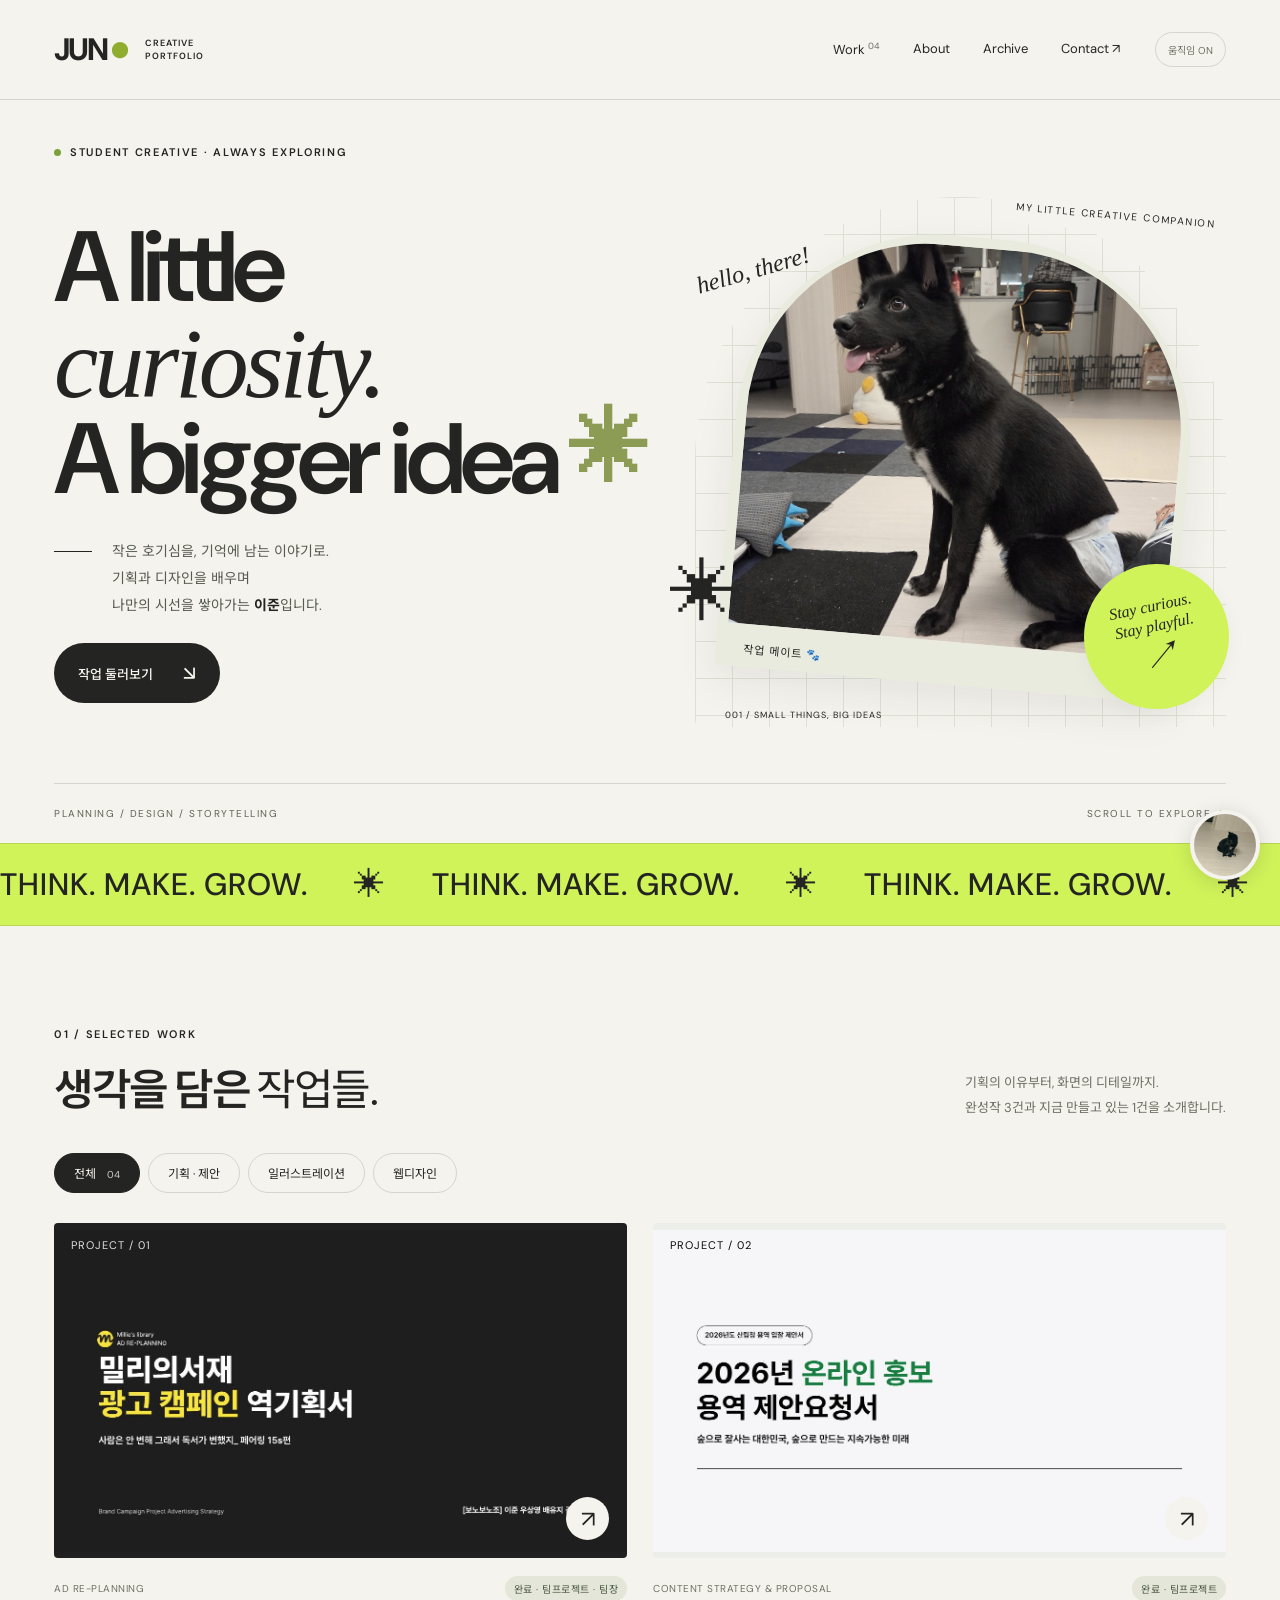
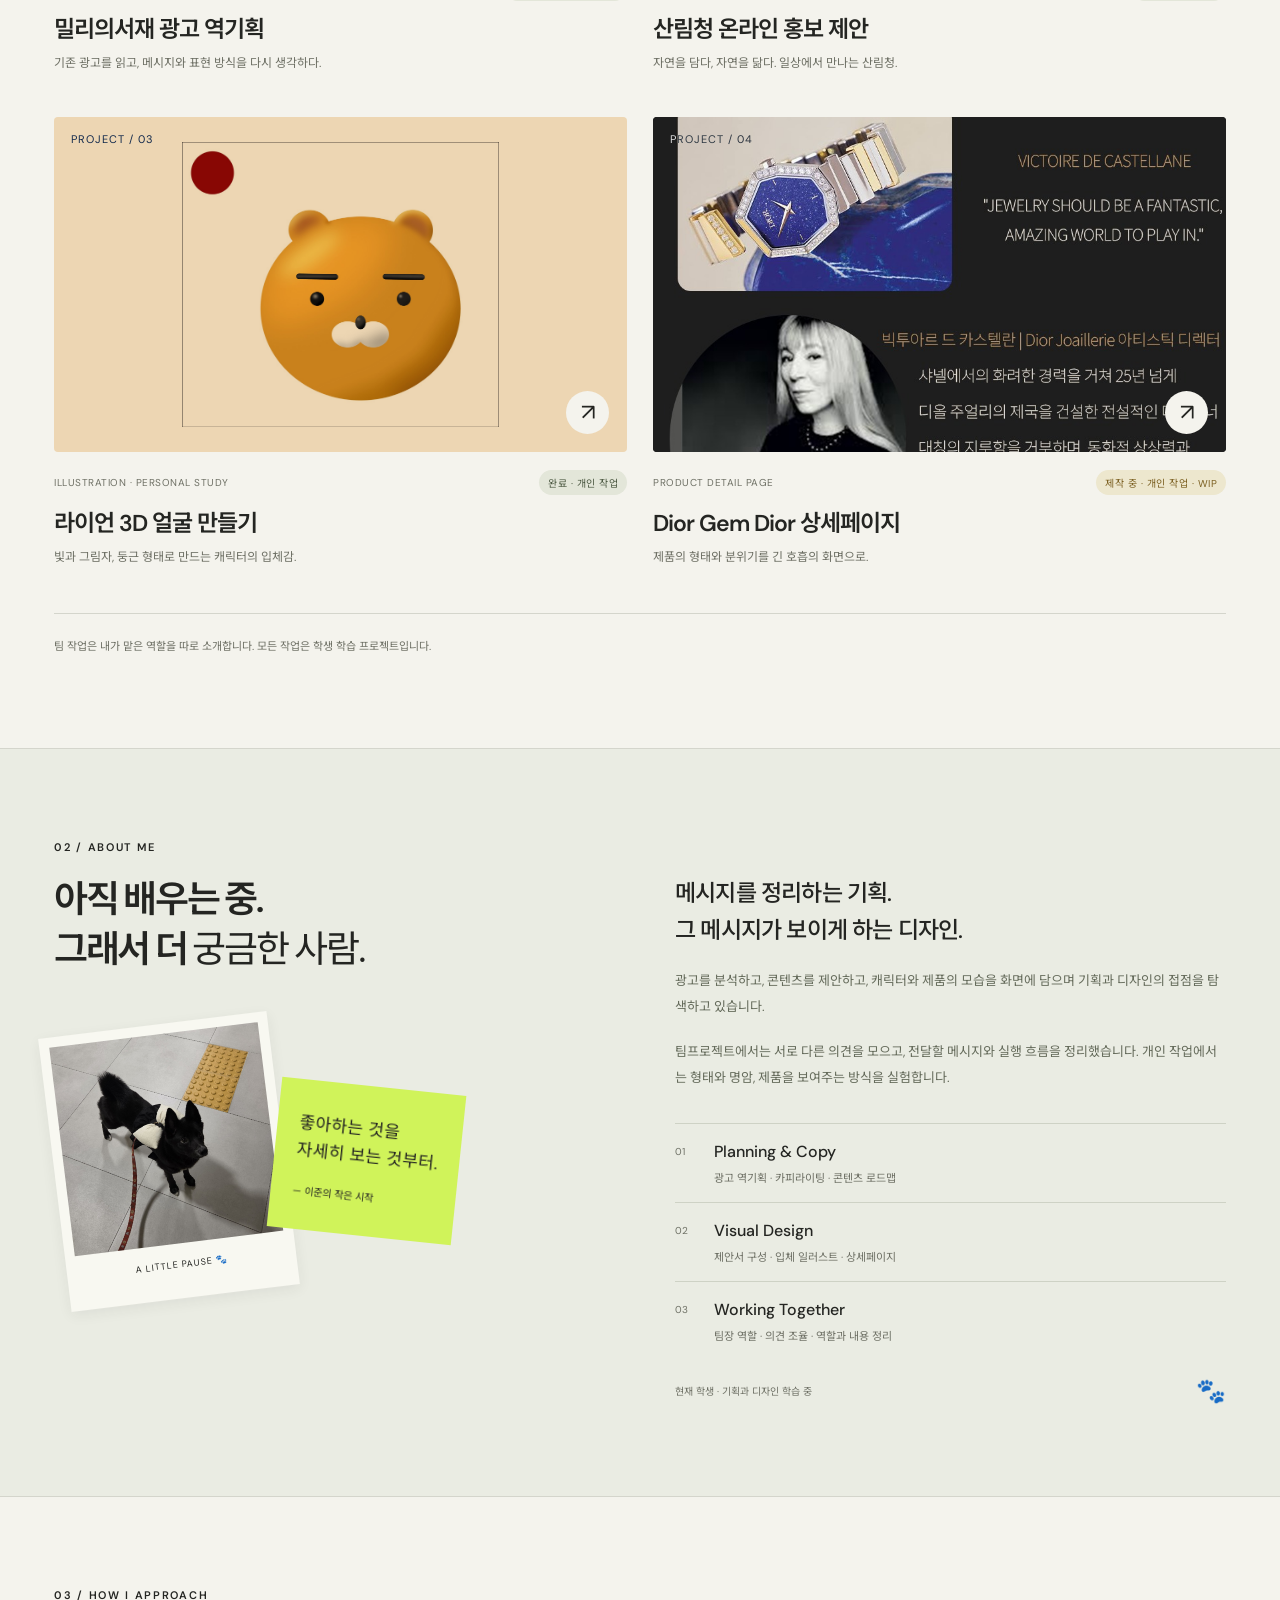
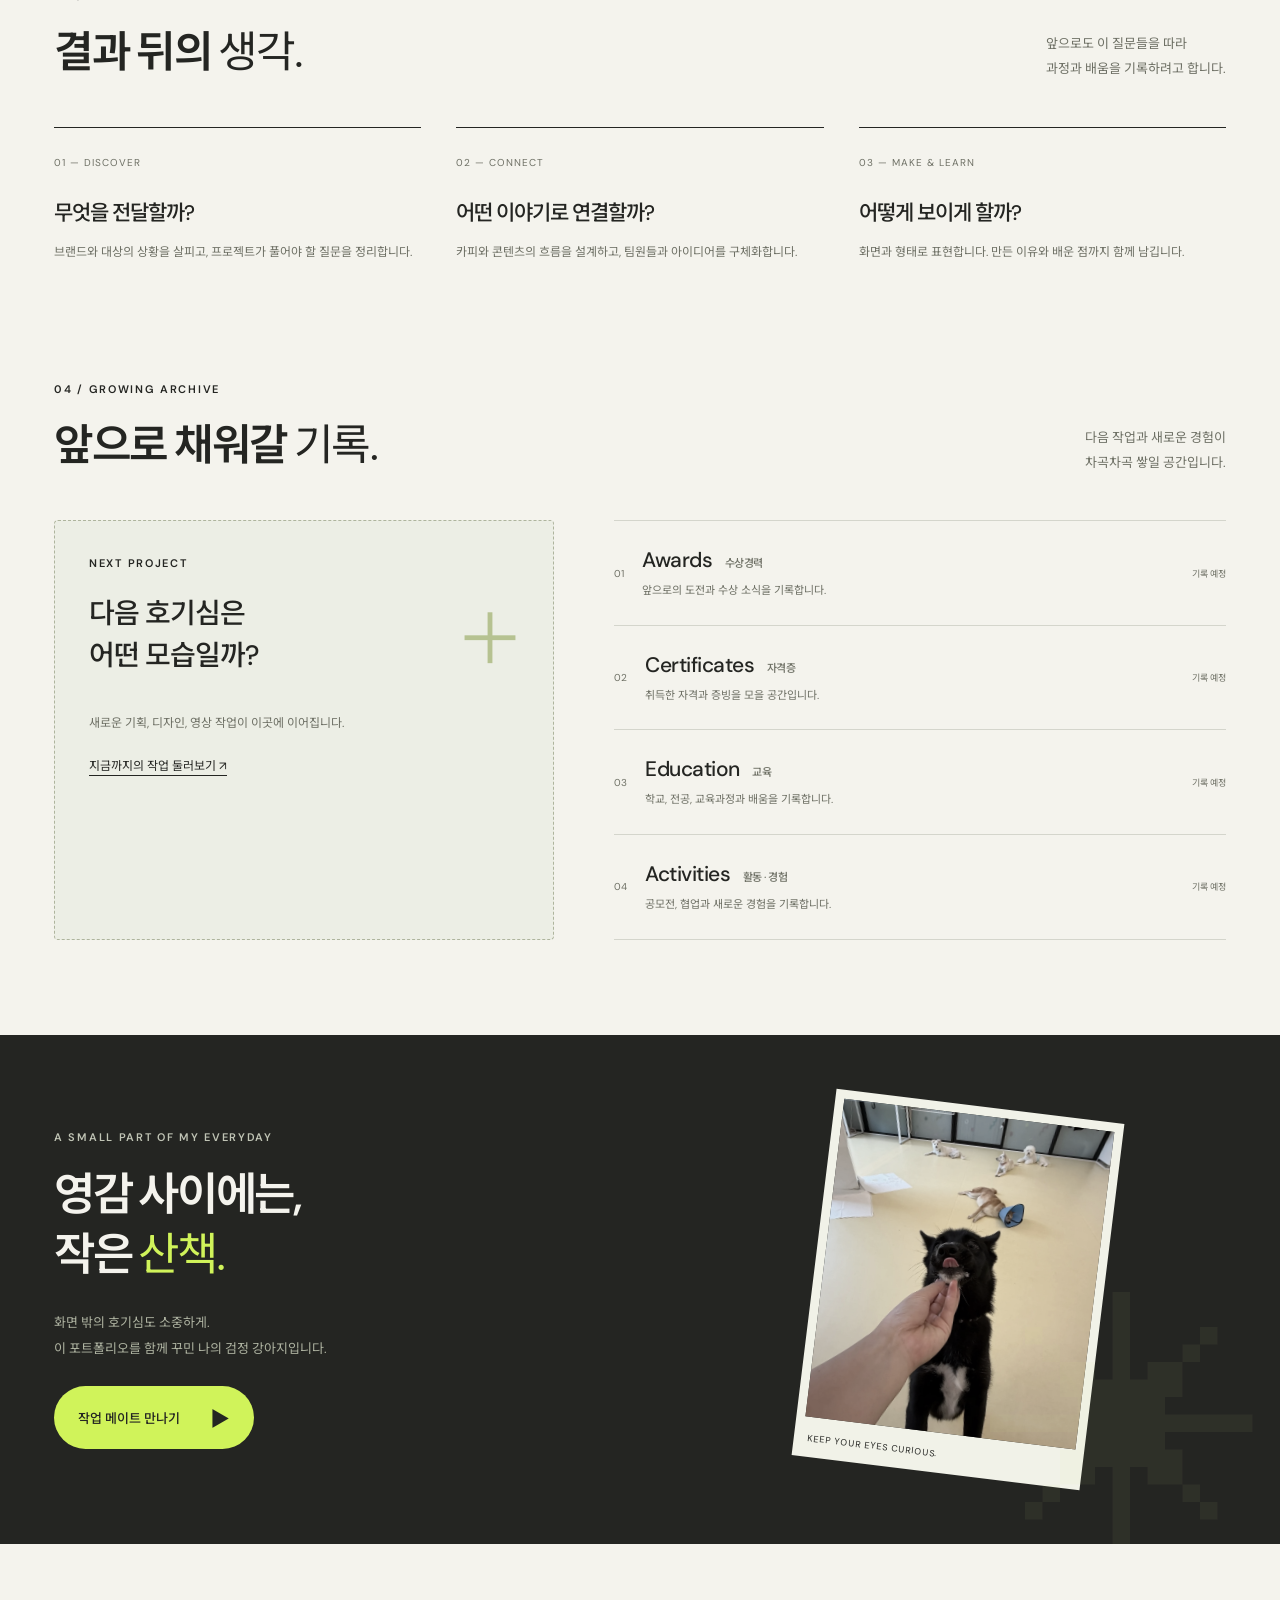
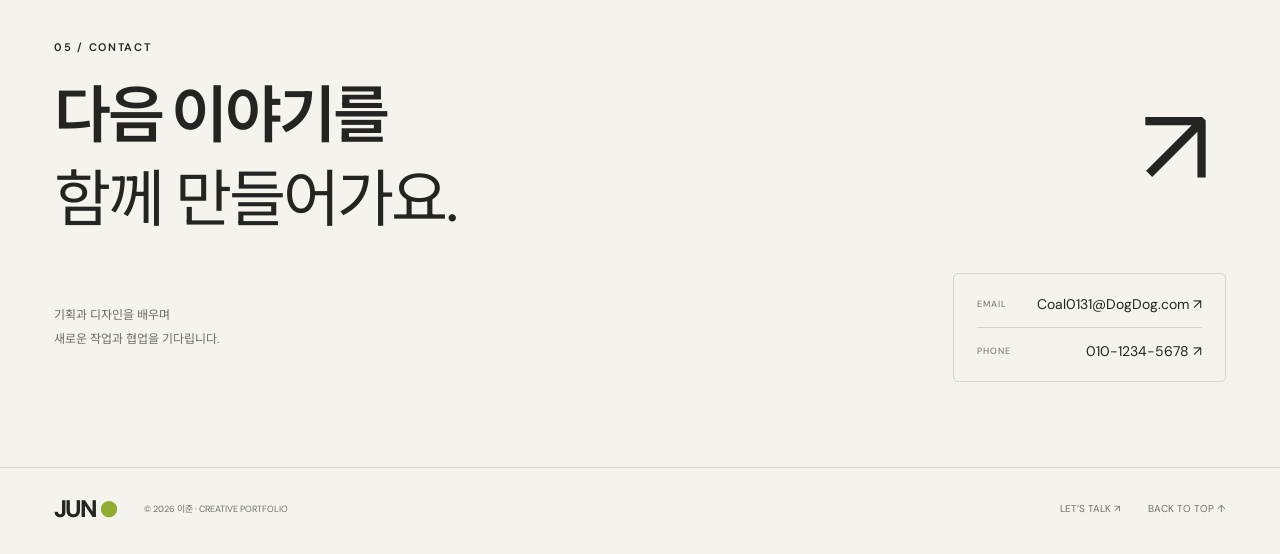
==== commit e357305d: "폴더 구조 및 css 개행 수정" ====
--- a/index.html
+++ b/index.html
@@ -10,7 +10,9 @@
     />
     <title>이준 | Creative Portfolio</title>
     <link rel="icon" href="assets/dog-small.jpg" />
-    <link rel="stylesheet" href="style.css" />
+    <link rel="stylesheet" href="css/style.css" />
+
+    <script defer src="js/app.js"></script>
   </head>
   <body>
     <a class="skip" href="#work">작업물로 건너뛰기</a>
@@ -298,6 +300,5 @@
       <button class="close-dialog" aria-label="상세 화면 닫기">닫기 ×</button>
       <div id="detail-content"></div>
     </dialog>
-    <script defer src="app.js"></script>
   </body>
 </html>
--- a/css/style.css
+++ b/css/style.css
@@ -0,0 +1,1403 @@
+/* Layout, colors, responsive styles and motion */
+@import url("https://fonts.googleapis.com/css2?family=DM+Sans:wght@400;500;600;700&family=Noto+Sans+KR:wght@400;500;600;700;800;900&display=swap");
+
+:root {
+  --paper: #f4f3ed;
+  --ink: #242522;
+  --lime: #d0f35a;
+  --line: #d4d5cc;
+  --muted: #6e7065;
+  --serif: Georgia, serif;
+}
+* {
+  box-sizing: border-box;
+}
+html {
+  scroll-behavior: smooth;
+  scroll-padding-top: 100px;
+}
+body {
+  margin: 0;
+  background: var(--paper);
+  color: var(--ink);
+  font-family: "DM Sans", "Noto Sans KR", sans-serif;
+  -webkit-font-smoothing: antialiased;
+}
+a {
+  color: inherit;
+  text-decoration: none;
+}
+button {
+  font: inherit;
+  color: inherit;
+  cursor: pointer;
+}
+img {
+  display: block;
+  max-width: 100%;
+}
+button,
+a {
+  touch-action: manipulation;
+}
+button:focus-visible,
+a:focus-visible {
+  outline: 3px solid #659e00;
+  outline-offset: 5px;
+}
+::selection {
+  background: var(--lime);
+  color: var(--ink);
+}
+.wrap {
+  max-width: 1336px;
+  margin: auto;
+  padding-left: 54px;
+  padding-right: 54px;
+}
+.skip {
+  position: fixed;
+  top: -100px;
+  left: 20px;
+  z-index: 20;
+  background: var(--ink);
+  color: white;
+  padding: 16px;
+}
+.skip:focus {
+  top: 10px;
+}
+.header {
+  height: 100px;
+  display: flex;
+  align-items: center;
+  gap: 35px;
+  padding: 0 54px;
+  max-width: 1450px;
+  margin: auto;
+  border-bottom: 1px solid var(--line);
+}
+.logo {
+  font-size: 31px;
+  font-weight: 800;
+  letter-spacing: -2px;
+  display: flex;
+  align-items: center;
+  gap: 4px;
+}
+.logo-dot {
+  font-size: 18px;
+  color: #90ad30;
+}
+.logo small {
+  font-size: 9px;
+  line-height: 1.4;
+  letter-spacing: 1px;
+  width: 100px;
+  font-weight: 600;
+  margin-left: 14px;
+}
+.header nav {
+  display: flex;
+  gap: 33px;
+  margin-left: auto;
+  font-size: 13px;
+}
+.header nav a {
+  padding: 12px 0;
+}
+.header nav a:hover {
+  box-shadow: 0 2px var(--ink);
+}
+sup {
+  font-size: 9px;
+  color: var(--muted);
+}
+.motion {
+  font-size: 10px;
+  border: 1px solid var(--line);
+  background: transparent;
+  border-radius: 20px;
+  padding: 9px 12px;
+  color: var(--muted);
+}
+.hero {
+  padding-top: 44px;
+}
+.eyebrow {
+  font-size: 11px;
+  letter-spacing: 1.7px;
+  line-height: 1.6;
+  font-weight: 600;
+  display: flex;
+  align-items: center;
+  gap: 9px;
+}
+.status-dot {
+  display: inline-block;
+  width: 7px;
+  height: 7px;
+  border-radius: 50%;
+  background: #7ca13b;
+}
+.hero-main {
+  display: grid;
+  grid-template-columns: 1.15fr 1fr;
+  gap: 30px;
+  padding-top: 35px;
+  align-items: center;
+}
+.hero h1 {
+  font-size: clamp(70px, 7.8vw, 110px);
+  line-height: 0.96;
+  font-weight: 600;
+  letter-spacing: -6px;
+  margin: 0;
+}
+.hero h1 em {
+  font-family: var(--serif);
+  font-weight: 400;
+  letter-spacing: -4px;
+}
+.idea {
+  position: relative;
+}
+.star {
+  font-size: 80px;
+  display: inline-block;
+  color: #8d9c54;
+  margin-left: 13px;
+  vertical-align: top;
+}
+.intro {
+  display: flex;
+  gap: 20px;
+  margin: 31px 0 25px;
+}
+.intro-line {
+  height: 1px;
+  width: 38px;
+  background: var(--ink);
+  margin-top: 13px;
+  flex-shrink: 0;
+}
+.intro p {
+  margin: 0;
+  font-size: 14px;
+  line-height: 1.9;
+  color: #575b51;
+}
+.intro b {
+  color: var(--ink);
+}
+.pill {
+  border: 1px solid transparent;
+  display: inline-flex;
+  align-items: center;
+  gap: 30px;
+  padding: 16px 23px;
+  border-radius: 35px;
+  font-size: 13px;
+  font-weight: 500;
+  transition: transform 0.2s;
+}
+.pill:hover {
+  transform: translateY(-3px);
+}
+.pill span {
+  font-size: 20px;
+}
+.dark {
+  background: var(--ink);
+  color: var(--paper);
+}
+.light {
+  background: var(--lime);
+  color: var(--ink);
+}
+.hero-art {
+  position: relative;
+  min-height: 530px;
+  background-image:
+    linear-gradient(#dde0d3 1px, transparent 1px),
+    linear-gradient(90deg, #dde0d3 1px, transparent 1px);
+  background-size: 37px 37px;
+  border-radius: 50% 50% 7px 7px;
+}
+.photo-frame {
+  position: absolute;
+  inset: 40px 38px 42px;
+  background: #e9ebdf;
+  border: 10px solid #e9ebdf;
+  border-bottom-width: 43px;
+  border-radius: 200px 200px 5px 5px;
+  overflow: hidden;
+  transform: rotate(5deg);
+  box-shadow: 0 14px 40px #22222214;
+  animation: bob 7s ease-in-out infinite;
+}
+.photo-frame img {
+  width: 100%;
+  height: 100%;
+  object-fit: cover;
+  object-position: 45% 48%;
+  filter: saturate(0.65);
+}
+.photo-label {
+  position: absolute;
+  bottom: -32px;
+  left: 18px;
+  font-size: 11px;
+  letter-spacing: 1px;
+}
+.photo-frame {
+  overflow: visible;
+}
+.photo-frame img {
+  border-radius: 180px 180px 0 0;
+}
+.sticker {
+  position: absolute;
+  bottom: 18px;
+  right: -3px;
+  padding: 24px;
+  background: var(--lime);
+  border-radius: 50%;
+  width: 145px;
+  height: 145px;
+  transform: rotate(-12deg);
+  display: flex;
+  flex-direction: column;
+  justify-content: center;
+  align-items: center;
+  font-size: 16px;
+  line-height: 1.2;
+  font-family: var(--serif);
+  font-style: italic;
+  text-align: center;
+  box-shadow: 0 5px 20px #2222220a;
+}
+.sticker b {
+  font-family: sans-serif;
+  font-size: 35px;
+  font-weight: 400;
+}
+.orbit-word {
+  position: absolute;
+  right: 0;
+  top: 2px;
+  font-size: 10px;
+  letter-spacing: 1.5px;
+  transform: rotate(5deg);
+  background: var(--paper);
+  padding: 10px;
+}
+.scribble {
+  position: absolute;
+  left: 0;
+  top: 60px;
+  font-family: var(--serif);
+  font-style: italic;
+  transform: rotate(-16deg);
+  font-size: 24px;
+}
+.art-number {
+  position: absolute;
+  bottom: 6px;
+  left: 30px;
+  font-size: 9px;
+  letter-spacing: 1px;
+}
+.hero-spark {
+  position: absolute;
+  left: -25px;
+  bottom: 90px;
+  font-size: 67px;
+}
+.hero-bottom {
+  border-top: 1px solid var(--line);
+  display: flex;
+  justify-content: space-between;
+  margin-top: 56px;
+  padding: 23px 0;
+  font-size: 10px;
+  letter-spacing: 1.5px;
+  color: #5e6356;
+}
+.ticker {
+  background: var(--lime);
+  overflow: hidden;
+  padding: 20px 0;
+  border-top: 1px solid #2222;
+  border-bottom: 1px solid #2222;
+}
+.ticker div {
+  font-size: 31px;
+  letter-spacing: 1px;
+  font-weight: 500;
+  white-space: nowrap;
+  animation: marquee 30s linear infinite;
+  width: max-content;
+}
+.ticker span {
+  margin: 0 38px;
+}
+.section-top {
+  display: flex;
+  justify-content: space-between;
+  align-items: flex-end;
+  gap: 32px;
+  margin-bottom: 33px;
+}
+h2 {
+  font-size: 43px;
+  letter-spacing: -2.3px;
+  line-height: 1.35;
+  margin: 18px 0 0;
+  font-weight: 600;
+}
+h2 em {
+  font-family: var(--serif), "Noto Sans KR", sans-serif;
+  font-style: normal;
+  font-weight: 400;
+}
+.section-top > p {
+  font-size: 13px;
+  line-height: 1.9;
+  color: var(--muted);
+  margin: 0;
+}
+.work-section {
+  padding-top: 100px;
+  padding-bottom: 95px;
+}
+.filters {
+  display: flex;
+  gap: 8px;
+  flex-wrap: wrap;
+  margin: 30px 0;
+}
+.filters button {
+  border: 1px solid var(--line);
+  border-radius: 24px;
+  padding: 10px 19px;
+  background: transparent;
+  font-size: 12px;
+}
+.filters button.active {
+  background: var(--ink);
+  border-color: var(--ink);
+  color: var(--paper);
+}
+.filters span {
+  margin-left: 8px;
+  font-size: 10px;
+  color: #ccc;
+}
+.projects {
+  display: grid;
+  grid-template-columns: repeat(2, 1fr);
+  gap: 42px 26px;
+}
+.project {
+  border: 0;
+  background: none;
+  padding: 0;
+  text-align: left;
+  min-width: 0;
+}
+.project-art {
+  height: 335px;
+  position: relative;
+  overflow: hidden;
+  border-radius: 4px;
+  background: #e8e8e2;
+}
+.project-art img {
+  width: 100%;
+  height: 100%;
+  object-fit: contain;
+  transition: transform 0.65s;
+}
+.project:hover .project-art img {
+  transform: scale(1.045);
+}
+.project .millie {
+  background: #202020;
+}
+.project .forest {
+  background: #ebeee9;
+}
+.project .ryan {
+  background: #edd6b3;
+  padding: 25px 0;
+}
+.project .ryan img {
+  mix-blend-mode: multiply;
+  object-fit: contain;
+}
+.project .dior {
+  background: #222;
+}
+.project .dior img {
+  object-fit: cover;
+  object-position: 50% 52%;
+}
+.project-num {
+  position: absolute;
+  left: 17px;
+  top: 15px;
+  color: white;
+  mix-blend-mode: difference;
+  font-size: 11px;
+  letter-spacing: 1px;
+}
+.project-open {
+  position: absolute;
+  right: 18px;
+  bottom: 18px;
+  width: 43px;
+  height: 43px;
+  border-radius: 50%;
+  background: var(--paper);
+  display: grid;
+  place-items: center;
+  font-size: 23px;
+  transition: background 0.2s;
+}
+.project:hover .project-open {
+  background: var(--lime);
+}
+.project-meta {
+  display: flex;
+  justify-content: space-between;
+  align-items: center;
+  padding-top: 18px;
+  gap: 10px;
+}
+.project-meta span {
+  font-size: 10px;
+  color: var(--muted);
+  letter-spacing: 0.5px;
+}
+.project-meta .badge {
+  background: #e3e6d9;
+  color: #4b5841;
+  border-radius: 18px;
+  padding: 5px 9px;
+  white-space: nowrap;
+}
+.project-meta .badge.wip {
+  background: #ede7ce;
+  color: #7c6021;
+}
+.project h3 {
+  font-size: 23px;
+  font-weight: 600;
+  letter-spacing: -1px;
+  margin: 9px 0;
+}
+.project p {
+  font-size: 12px;
+  color: var(--muted);
+  margin: 0;
+  line-height: 1.8;
+}
+.work-note {
+  font-size: 11px;
+  color: var(--muted);
+  border-top: 1px solid var(--line);
+  padding-top: 23px;
+  margin: 45px 0 0;
+}
+.about-section {
+  background: #eaece3;
+  border-top: 1px solid var(--line);
+  border-bottom: 1px solid var(--line);
+  padding: 90px 0;
+}
+.about-grid {
+  display: grid;
+  grid-template-columns: 1fr 1fr;
+  gap: 70px;
+}
+.about-visual h2 {
+  font-size: 37px;
+}
+.little-photos {
+  display: flex;
+  align-items: center;
+  margin-top: 49px;
+}
+.ribbon-photo {
+  width: 230px;
+  max-width: 65%;
+  margin: 0;
+  background: #f8f8f1;
+  padding: 10px 10px 28px;
+  transform: rotate(-7deg);
+  box-shadow: 0 4px 14px #3331;
+}
+.ribbon-photo img {
+  aspect-ratio: 1;
+  object-fit: cover;
+}
+.ribbon-photo figcaption {
+  font-size: 9px;
+  text-align: center;
+  letter-spacing: 1px;
+  padding-top: 15px;
+}
+.note-paper {
+  background: var(--lime);
+  transform: rotate(6deg);
+  padding: 30px 22px;
+  margin-left: -10px;
+  font-size: 17px;
+  line-height: 1.6;
+  z-index: 1;
+}
+.note-paper span {
+  font-size: 10px;
+  display: block;
+  margin-top: 20px;
+}
+.about-copy {
+  padding-top: 36px;
+}
+.about-lead {
+  font-size: 23px !important;
+  color: var(--ink) !important;
+  line-height: 1.6 !important;
+  font-weight: 500;
+  letter-spacing: -0.8px;
+}
+.about-copy > p {
+  font-size: 13px;
+  line-height: 2;
+  color: #656b5b;
+  margin: 0 0 19px;
+}
+.abilities {
+  margin-top: 32px;
+}
+.abilities > div {
+  display: grid;
+  grid-template-columns: 32px 1fr;
+  gap: 7px;
+  border-top: 1px solid #ced2c5;
+  padding: 17px 0;
+}
+.abilities span {
+  font-size: 10px;
+  grid-row: span 2;
+  padding-top: 4px;
+  color: var(--muted);
+}
+.abilities strong {
+  font-size: 16px;
+  font-weight: 500;
+}
+.abilities small {
+  font-size: 11px;
+  color: var(--muted);
+}
+.about-footer {
+  display: flex;
+  align-items: center;
+  justify-content: space-between;
+  font-size: 10px;
+  color: var(--muted);
+  margin-top: 15px;
+}
+.tiny-dog {
+  font-size: 24px;
+}
+.process-section {
+  padding-top: 90px;
+  padding-bottom: 90px;
+}
+.process-grid {
+  display: grid;
+  grid-template-columns: repeat(3, 1fr);
+  gap: 35px;
+  margin-top: 45px;
+}
+.process-grid article {
+  border-top: 1px solid var(--ink);
+  padding-top: 22px;
+}
+.process-grid span {
+  font-size: 10px;
+  letter-spacing: 1px;
+  color: var(--muted);
+}
+.process-grid h3 {
+  font-size: 21px;
+  font-weight: 500;
+  letter-spacing: -1px;
+  margin: 25px 0 13px;
+}
+.process-grid p {
+  font-size: 12px;
+  line-height: 2;
+  color: var(--muted);
+}
+.archive-section {
+  padding-top: 15px;
+  padding-bottom: 95px;
+}
+.archive-grid {
+  display: grid;
+  grid-template-columns: 0.9fr 1.1fr;
+  gap: 60px;
+  margin-top: 45px;
+}
+.next-work {
+  padding: 34px;
+  border: 1px dashed #aeb49d;
+  border-radius: 4px;
+  background: #eceee5;
+  position: relative;
+}
+.next-work h3 {
+  font-size: 28px;
+  line-height: 1.5;
+  font-weight: 500;
+  letter-spacing: -1px;
+  margin: 20px 0;
+}
+.next-work p {
+  font-size: 12px;
+  color: var(--muted);
+  line-height: 1.9;
+  max-width: 270px;
+  margin: 35px 0 19px;
+}
+.text-link {
+  font-size: 12px;
+  text-decoration: underline;
+  text-underline-offset: 5px;
+}
+.dashed-art {
+  position: absolute;
+  right: 28px;
+  top: 62px;
+  font-size: 70px;
+  font-weight: 400;
+  color: #b6c291;
+}
+.record-list article {
+  display: flex;
+  align-items: center;
+  gap: 18px;
+  border-top: 1px solid var(--line);
+  padding: 25px 0;
+}
+.record-list article:last-child {
+  border-bottom: 1px solid var(--line);
+}
+.record-list article > span:first-child {
+  font-size: 10px;
+  color: var(--muted);
+}
+.record-list h3 {
+  font-size: 21px;
+  font-weight: 500;
+  margin: 0 0 8px;
+  letter-spacing: -0.5px;
+}
+.record-list small {
+  font-size: 11px;
+  color: var(--muted);
+  margin-left: 8px;
+}
+.record-list p {
+  font-size: 11px;
+  color: var(--muted);
+  margin: 0;
+  line-height: 1.6;
+}
+.record-state {
+  font-size: 9px;
+  color: var(--muted);
+  margin-left: auto;
+  white-space: nowrap;
+}
+.mate-section {
+  background: var(--ink);
+  color: var(--paper);
+  padding: 70px 0;
+  position: relative;
+  overflow: hidden;
+}
+.mate-grid {
+  display: grid;
+  grid-template-columns: 1fr 1fr;
+  align-items: center;
+  gap: 100px;
+}
+.mate-section .eyebrow {
+  color: #c0c4b5;
+}
+.mate-section h2 {
+  font-size: 45px;
+}
+.mate-section h2 em {
+  color: var(--lime);
+}
+.mate-section p {
+  font-size: 13px;
+  line-height: 2;
+  color: #aeb3a1;
+  margin: 24px 0;
+}
+.mate-photo {
+  width: 290px;
+  max-width: 100%;
+  margin: 0 auto;
+  transform: rotate(7deg);
+  border: 9px solid #f1f2e8;
+  border-bottom: 40px solid #f1f2e8;
+  position: relative;
+}
+.mate-photo img {
+  aspect-ratio: 0.85;
+  object-fit: cover;
+  filter: saturate(0.5);
+}
+.mate-photo span {
+  position: absolute;
+  bottom: -27px;
+  left: 5px;
+  font-size: 9px;
+  letter-spacing: 1px;
+  color: var(--ink);
+}
+.mate-paw {
+  position: absolute;
+  bottom: -80px;
+  right: 10px;
+  font-size: 280px;
+  color: #c4d58b0f;
+  pointer-events: none;
+}
+.contact-section {
+  padding-top: 95px;
+  padding-bottom: 85px;
+}
+.contact-section h2 {
+  font-size: 62px;
+  letter-spacing: -3px;
+  position: relative;
+}
+.contact-section h2 > span {
+  position: absolute;
+  right: 20px;
+  top: 0;
+  font-size: 110px;
+  font-weight: 400;
+}
+.contact-row {
+  display: flex;
+  justify-content: space-between;
+  align-items: center;
+  gap: 30px;
+  margin-top: 30px;
+}
+.contact-row > p {
+  font-size: 12px;
+  line-height: 2;
+  color: var(--muted);
+}
+.contact-card {
+  font-size: 13px;
+  border: 1px solid var(--line);
+  padding: 17px 23px;
+  border-radius: 5px;
+}
+.contact-card .status-dot {
+  background: #b5b98b;
+  margin-right: 6px;
+}
+.contact-card small {
+  display: block;
+  font-size: 10px;
+  color: var(--muted);
+  margin-top: 8px;
+}
+footer {
+  border-top: 1px solid var(--line);
+  display: flex;
+  gap: 28px;
+  align-items: center;
+  padding-top: 25px !important;
+  padding-bottom: 30px !important;
+  font-size: 10px;
+  color: var(--muted);
+}
+footer .logo {
+  font-size: 24px;
+  color: var(--ink);
+}
+footer p {
+  margin-right: auto;
+  font-size: 9px;
+}
+.dog-widget {
+  position: fixed;
+  right: 20px;
+  bottom: 20px;
+  border: 4px solid var(--paper);
+  border-radius: 50%;
+  width: 70px;
+  height: 70px;
+  z-index: 5;
+  background: var(--paper);
+  box-shadow: 0 3px 20px #0002;
+  padding: 0;
+  animation: bob 5s infinite ease-in-out;
+}
+.dog-widget img {
+  width: 100%;
+  height: 100%;
+  border-radius: 50%;
+  object-fit: cover;
+  object-position: 50% 45%;
+}
+.dog-widget span {
+  position: absolute;
+  right: 77px;
+  bottom: 14px;
+  background: var(--ink);
+  color: white;
+  padding: 10px 13px;
+  border-radius: 18px;
+  font-size: 10px;
+  white-space: nowrap;
+  opacity: 0;
+  transition: opacity 0.2s;
+}
+.dog-widget:hover span,
+.dog-widget:focus-visible span {
+  opacity: 1;
+}
+dialog {
+  border: 0;
+  border-radius: 12px;
+  max-width: 940px;
+  width: calc(100% - 40px);
+  max-height: 90vh;
+  padding: 54px 48px 40px;
+  background: var(--paper);
+  color: var(--ink);
+  overscroll-behavior: contain;
+}
+dialog::backdrop {
+  background: #151712bb;
+  backdrop-filter: blur(7px);
+}
+body.modal-open {
+  overflow: hidden;
+}
+.close-dialog {
+  position: absolute;
+  right: 20px;
+  top: 15px;
+  border: 1px solid var(--line);
+  border-radius: 20px;
+  background: var(--paper);
+  padding: 7px 13px;
+  font-size: 12px;
+}
+dialog h2 {
+  font-size: 37px;
+  letter-spacing: -1.5px;
+}
+dialog .detail-deck {
+  font-size: 14px;
+  line-height: 1.9;
+  color: var(--muted);
+}
+.detail-hero {
+  width: 100%;
+  max-height: 450px;
+  object-fit: contain;
+  background: #e8e8df;
+  border-radius: 4px;
+  margin: 25px 0;
+}
+.detail-meta {
+  display: flex;
+  gap: 10px;
+  flex-wrap: wrap;
+  margin: 15px 0;
+}
+.detail-meta span {
+  border: 1px solid var(--line);
+  padding: 7px 12px;
+  border-radius: 20px;
+  font-size: 11px;
+}
+.detail-section {
+  border-top: 1px solid var(--line);
+  padding-top: 22px;
+  margin-top: 28px;
+}
+.detail-section h3 {
+  font-size: 18px;
+  margin: 0 0 13px;
+}
+.detail-section p,
+.detail-section li {
+  font-size: 13px;
+  line-height: 2;
+  color: #626957;
+}
+.detail-section ul {
+  padding-left: 21px;
+}
+.detail-gallery {
+  display: grid;
+  gap: 15px;
+  margin: 20px 0;
+}
+.detail-gallery img {
+  width: 100%;
+  height: auto;
+  border: 1px solid var(--line);
+}
+.detail-links {
+  display: flex;
+  flex-wrap: wrap;
+  gap: 10px;
+  margin: 23px 0;
+}
+.detail-long {
+  height: auto !important;
+  max-height: none !important;
+}
+.detail-footnote {
+  font-size: 11px;
+  color: var(--muted);
+  line-height: 1.8;
+  padding-top: 16px;
+}
+.dog-video {
+  display: block;
+  width: 100%;
+  max-height: 55vh;
+  border-radius: 6px;
+  background: #191b18;
+  margin: 20px 0;
+}
+.dog-choices {
+  display: flex;
+  gap: 10px;
+  flex-wrap: wrap;
+}
+.dog-choices button {
+  padding: 10px 17px;
+  border: 1px solid var(--line);
+  border-radius: 20px;
+  background: transparent;
+  font-size: 12px;
+}
+.dog-choices button.active {
+  background: var(--ink);
+  color: var(--paper);
+}
+.paused *,
+.paused *:before,
+.paused *:after {
+  animation: none !important;
+  scroll-behavior: auto !important;
+}
+@keyframes bob {
+  0%,
+  100% {
+    translate: 0 0;
+  }
+  50% {
+    translate: 0 -10px;
+  }
+}
+@keyframes marquee {
+  to {
+    transform: translateX(-50%);
+  }
+}
+@media (prefers-reduced-motion: reduce) {
+  * {
+    animation: none !important;
+    scroll-behavior: auto !important;
+  }
+}
+@media (min-width: 1450px) {
+  .header {
+    padding-left: 110px;
+    padding-right: 110px;
+  }
+}
+@media (max-width: 1000px) {
+  .wrap {
+    padding-left: 35px;
+    padding-right: 35px;
+  }
+  .header {
+    padding: 0 35px;
+    height: 85px;
+  }
+  .hero h1 {
+    font-size: 83px;
+  }
+  .hero-art {
+    min-height: 490px;
+  }
+  .hero-main {
+    gap: 20px;
+  }
+  .photo-frame {
+    inset: 50px 20px 45px;
+  }
+  .star {
+    font-size: 60px;
+    margin-left: 7px;
+  }
+  .about-grid {
+    gap: 40px;
+  }
+  .project-art {
+    height: 280px;
+  }
+  .mate-grid {
+    gap: 50px;
+  }
+  .note-paper {
+    padding: 23px 15px;
+    font-size: 14px;
+  }
+  .ribbon-photo {
+    width: 190px;
+  }
+  .archive-grid {
+    gap: 30px;
+  }
+  .contact-section h2 {
+    font-size: 53px;
+  }
+  .hero h1 {
+    letter-spacing: -5px;
+  }
+}
+@media (max-width: 760px) {
+  .wrap {
+    padding-left: 23px;
+    padding-right: 23px;
+  }
+  .header {
+    height: 77px;
+    padding: 0 23px;
+    gap: 15px;
+    flex-wrap: nowrap;
+  }
+  .header .logo {
+    font-size: 26px;
+  }
+  .logo small {
+    display: none;
+  }
+  .header nav {
+    gap: 15px;
+    font-size: 11px;
+  }
+  .header nav a:last-child {
+    display: none;
+  }
+  .motion {
+    font-size: 9px;
+    padding: 7px 8px;
+  }
+  .hero {
+    padding-top: 29px;
+  }
+  .eyebrow {
+    font-size: 9px;
+    letter-spacing: 1.2px;
+  }
+  .hero-main {
+    grid-template-columns: 1fr;
+    padding-top: 28px;
+    gap: 25px;
+  }
+  .hero h1 {
+    font-size: clamp(62px, 13vw, 100px);
+    letter-spacing: -3.5px;
+    line-height: 0.99;
+  }
+  .hero h1 em {
+    letter-spacing: -3px;
+  }
+  .intro {
+    margin-top: 25px;
+  }
+  .intro p {
+    font-size: 12px;
+  }
+  .hero-art {
+    min-height: 420px;
+    max-width: 380px;
+    width: 100%;
+    margin: 0 auto;
+  }
+  .photo-frame {
+    inset: 30px 33px 40px;
+  }
+  .orbit-word {
+    font-size: 8px;
+    top: 0;
+  }
+  .scribble {
+    top: 37px;
+    left: 0;
+    font-size: 20px;
+  }
+  .sticker {
+    width: 122px;
+    height: 122px;
+    font-size: 14px;
+    right: 0;
+    bottom: 10px;
+  }
+  .hero-spark {
+    left: 0;
+    bottom: 80px;
+    font-size: 50px;
+  }
+  .hero-bottom {
+    margin-top: 35px;
+    font-size: 8px;
+    letter-spacing: 0.6px;
+    padding: 20px 0;
+  }
+  .ticker {
+    padding: 13px 0;
+  }
+  .ticker div {
+    font-size: 23px;
+  }
+  .ticker span {
+    margin: 0 20px;
+  }
+  .work-section {
+    padding-top: 64px;
+    padding-bottom: 64px;
+  }
+  .section-top {
+    display: block;
+  }
+  .section-top > p {
+    margin-top: 20px;
+    font-size: 12px;
+  }
+  h2 {
+    font-size: 32px;
+    letter-spacing: -1.5px;
+  }
+  .projects {
+    grid-template-columns: 1fr;
+    gap: 34px;
+  }
+  .project-art {
+    height: auto;
+    aspect-ratio: 1.5;
+  }
+  .project h3 {
+    font-size: 22px;
+  }
+  .project-meta {
+    padding-top: 14px;
+  }
+  .filters {
+    gap: 6px;
+    margin: 25px 0;
+  }
+  .filters button {
+    padding: 9px 12px;
+    font-size: 10px;
+  }
+  .work-note {
+    line-height: 1.9;
+    margin-top: 30px;
+  }
+  .about-section {
+    padding: 60px 0;
+  }
+  .about-grid {
+    grid-template-columns: 1fr;
+    gap: 30px;
+  }
+  .about-visual h2 {
+    font-size: 31px;
+  }
+  .little-photos {
+    margin-top: 30px;
+    justify-content: center;
+  }
+  .ribbon-photo {
+    width: 230px;
+  }
+  .note-paper {
+    font-size: 16px;
+    padding: 27px 20px;
+  }
+  .about-copy {
+    padding-top: 0;
+  }
+  .about-lead {
+    font-size: 21px !important;
+  }
+  .process-section {
+    padding-top: 62px;
+    padding-bottom: 55px;
+  }
+  .process-grid {
+    grid-template-columns: 1fr;
+    gap: 26px;
+    margin-top: 32px;
+  }
+  .process-grid h3 {
+    margin: 16px 0 10px;
+  }
+  .archive-section {
+    padding-bottom: 60px;
+  }
+  .archive-grid {
+    grid-template-columns: 1fr;
+    gap: 30px;
+    margin-top: 28px;
+  }
+  .next-work {
+    padding: 29px;
+  }
+  .record-list h3 {
+    font-size: 20px;
+  }
+  .record-list small {
+    font-size: 10px;
+  }
+  .record-list article {
+    gap: 13px;
+    padding: 23px 0;
+  }
+  .record-list p {
+    max-width: 230px;
+  }
+  .mate-section {
+    padding: 54px 0;
+  }
+  .mate-grid {
+    grid-template-columns: 1fr;
+    gap: 40px;
+  }
+  .mate-section h2 {
+    font-size: 35px;
+  }
+  .mate-photo {
+    width: 250px;
+  }
+  .mate-paw {
+    font-size: 220px;
+  }
+  .contact-section {
+    padding-top: 62px;
+    padding-bottom: 55px;
+  }
+  .contact-section h2 {
+    font-size: 34px;
+    letter-spacing: -1.5px;
+  }
+  .contact-section h2 > span {
+    font-size: 65px;
+    right: 0;
+    top: -10px;
+  }
+  .contact-row {
+    display: block;
+    margin-top: 25px;
+  }
+  .contact-card {
+    margin-top: 20px;
+    width: fit-content;
+    padding: 15px 18px;
+  }
+  footer {
+    flex-wrap: wrap;
+    gap: 14px;
+    padding-bottom: 85px !important;
+  }
+  footer p {
+    font-size: 8px;
+  }
+  footer > a:not(.logo) {
+    font-size: 9px;
+  }
+  dialog {
+    padding: 52px 23px 27px;
+    width: calc(100% - 20px);
+    max-height: 92vh;
+  }
+  dialog h2 {
+    font-size: 27px;
+  }
+  .detail-hero {
+    max-height: 350px;
+  }
+  .detail-links .pill {
+    padding: 12px 18px;
+    font-size: 11px;
+    gap: 18px;
+  }
+  .dog-widget {
+    width: 57px;
+    height: 57px;
+    bottom: 14px;
+    right: 14px;
+  }
+  .dog-widget span {
+    right: 62px;
+  }
+}
+
+.contact-item {
+  display: flex;
+  align-items: center;
+  justify-content: space-between;
+  gap: 30px;
+  padding: 4px 0;
+}
+.contact-item small {
+  font-size: 9px;
+  letter-spacing: 1px;
+  margin: 0;
+}
+.contact-item span {
+  font-size: 14px;
+}
+.contact-item:hover span {
+  text-decoration: underline;
+  text-underline-offset: 4px;
+}
+.contact-item + .contact-item {
+  margin-top: 10px;
+  padding-top: 14px;
+  border-top: 1px solid var(--line);
+}
+@media (max-width: 760px) {
+  .contact-item {
+    gap: 20px;
+  }
+  .contact-item span {
+    font-size: 13px;
+  }
+}
